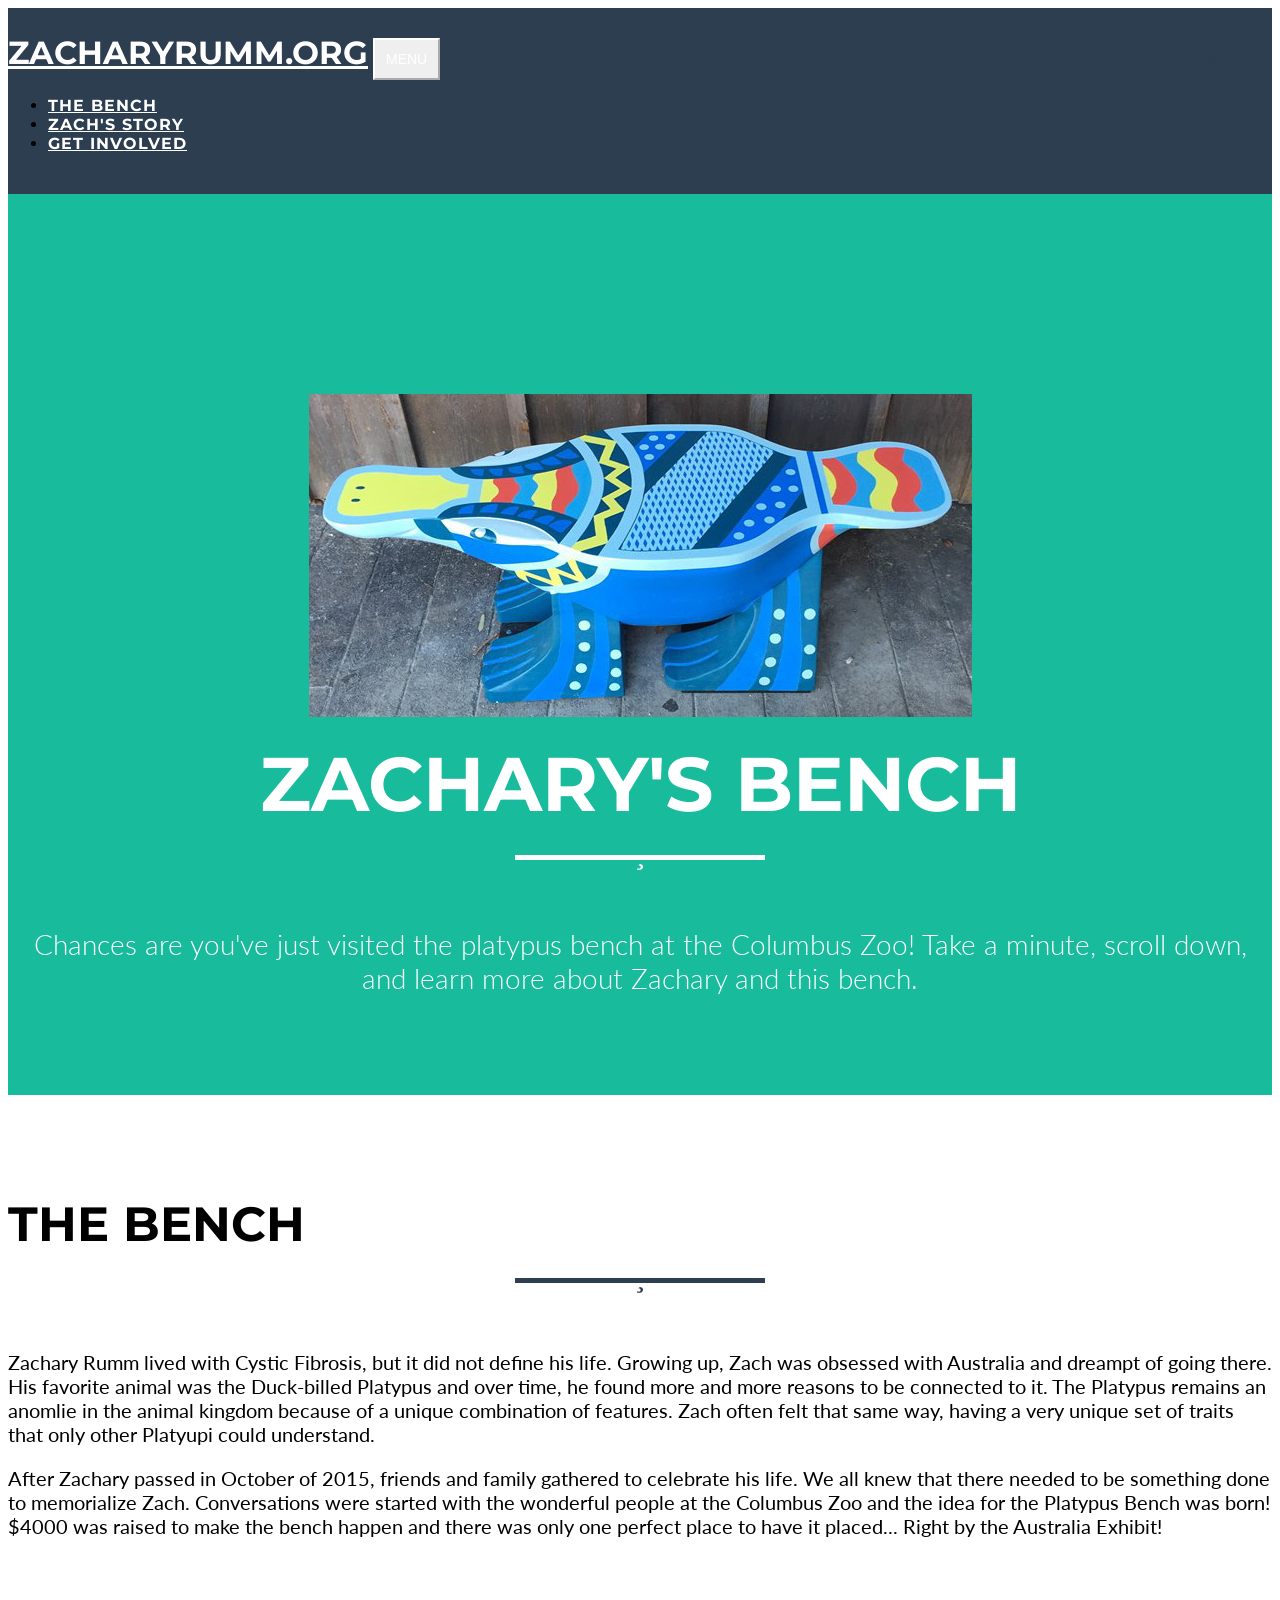
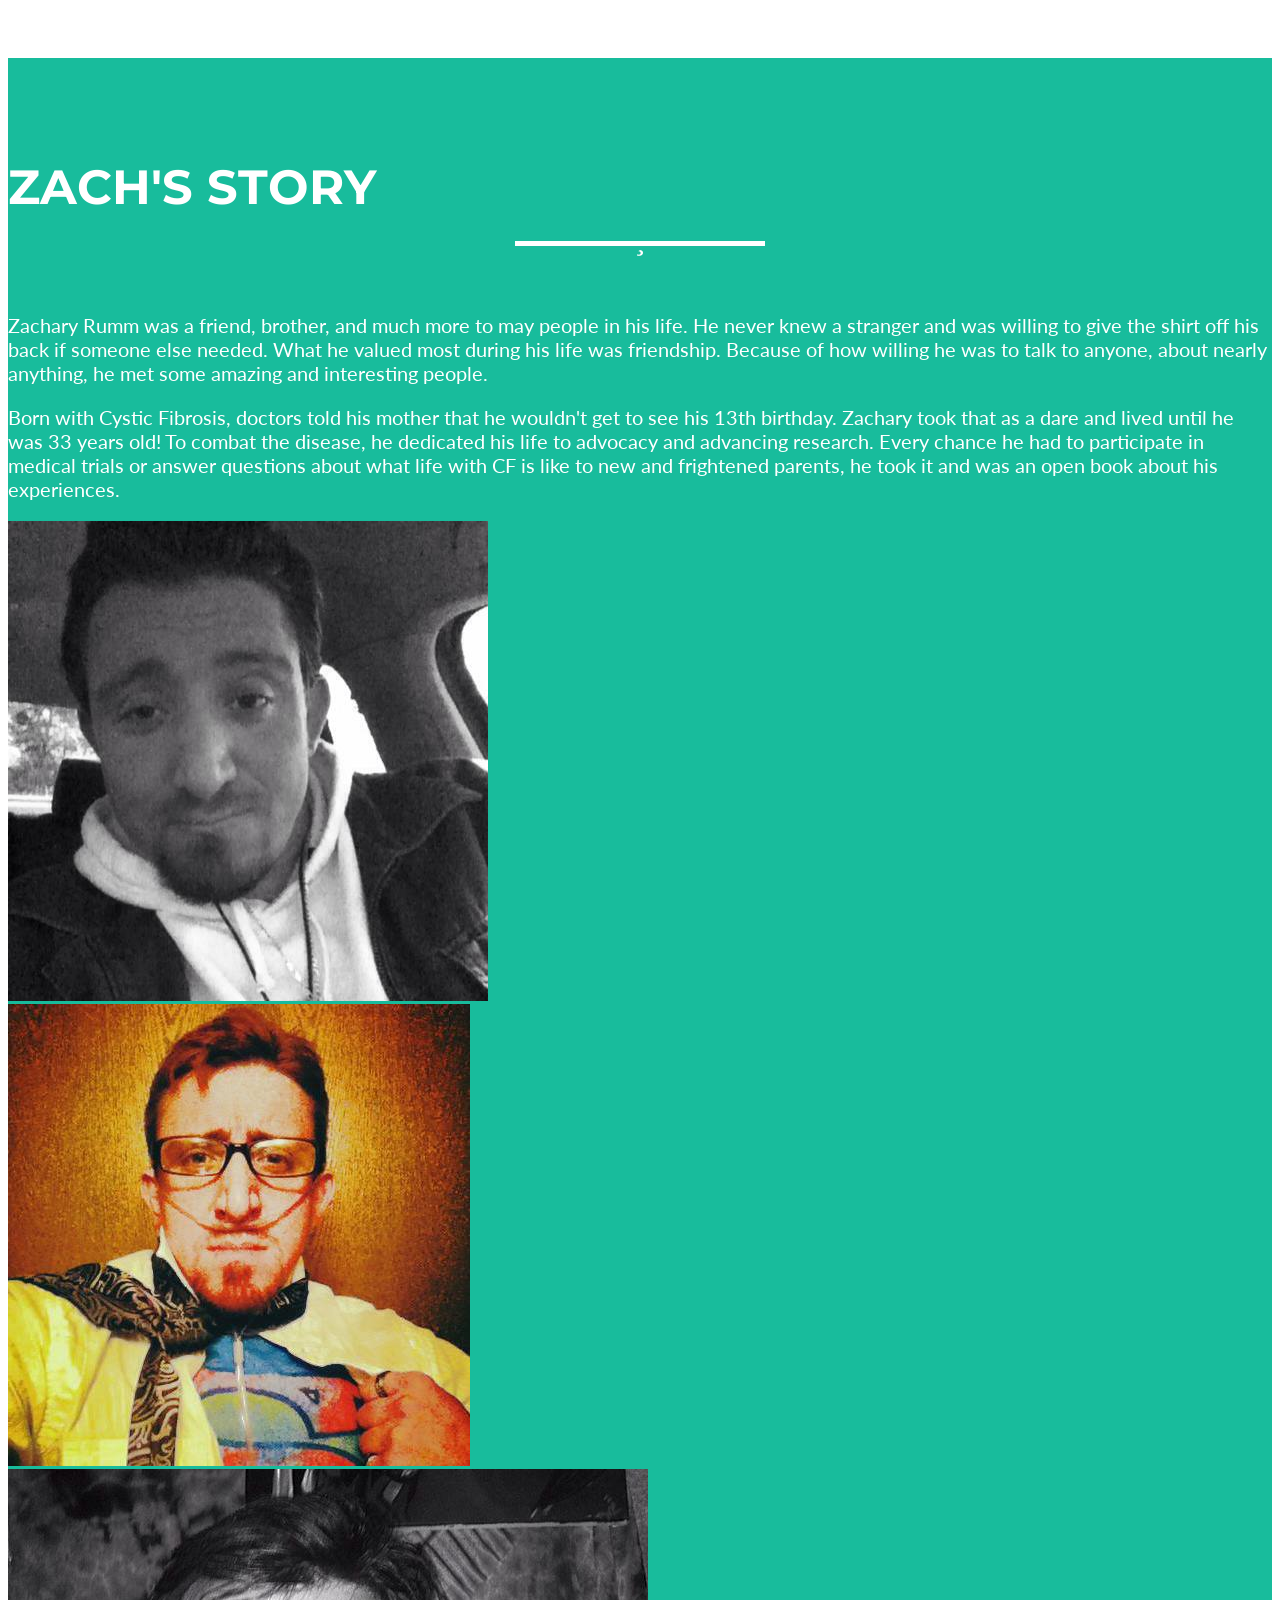
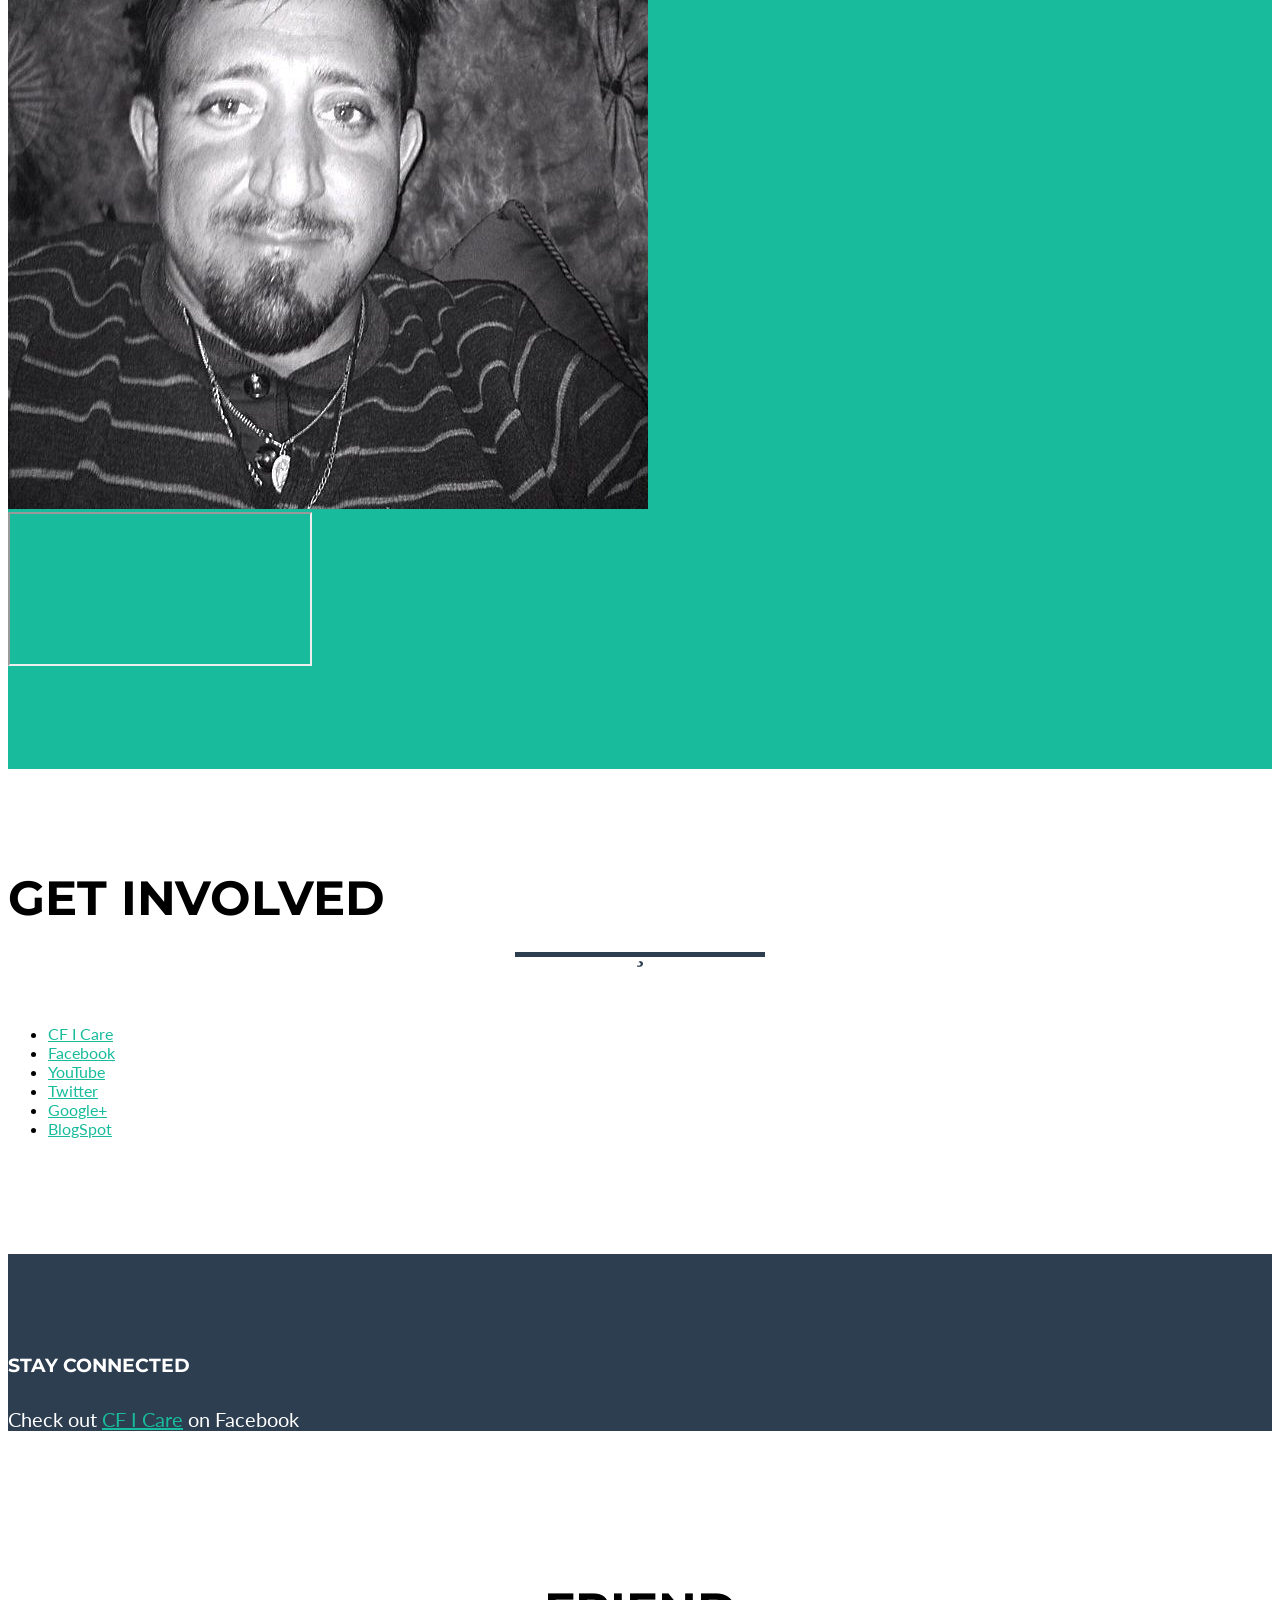
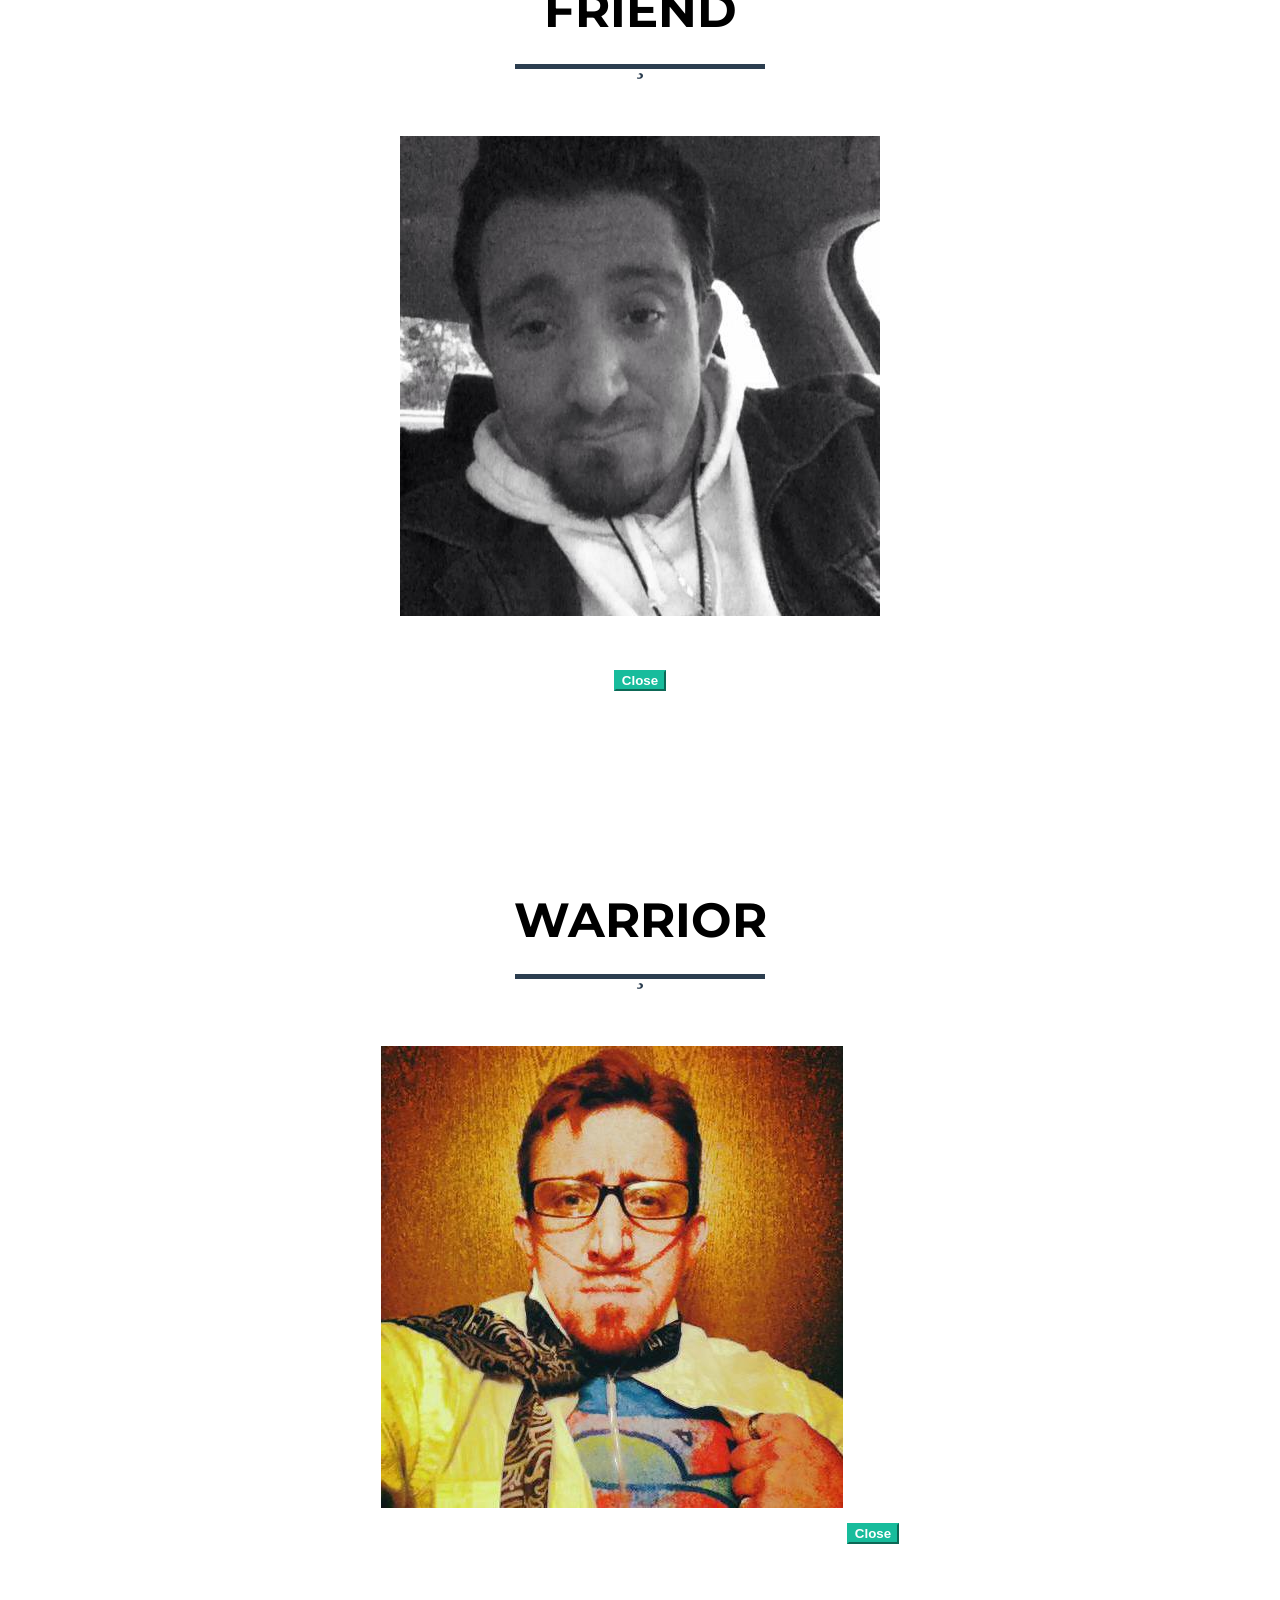
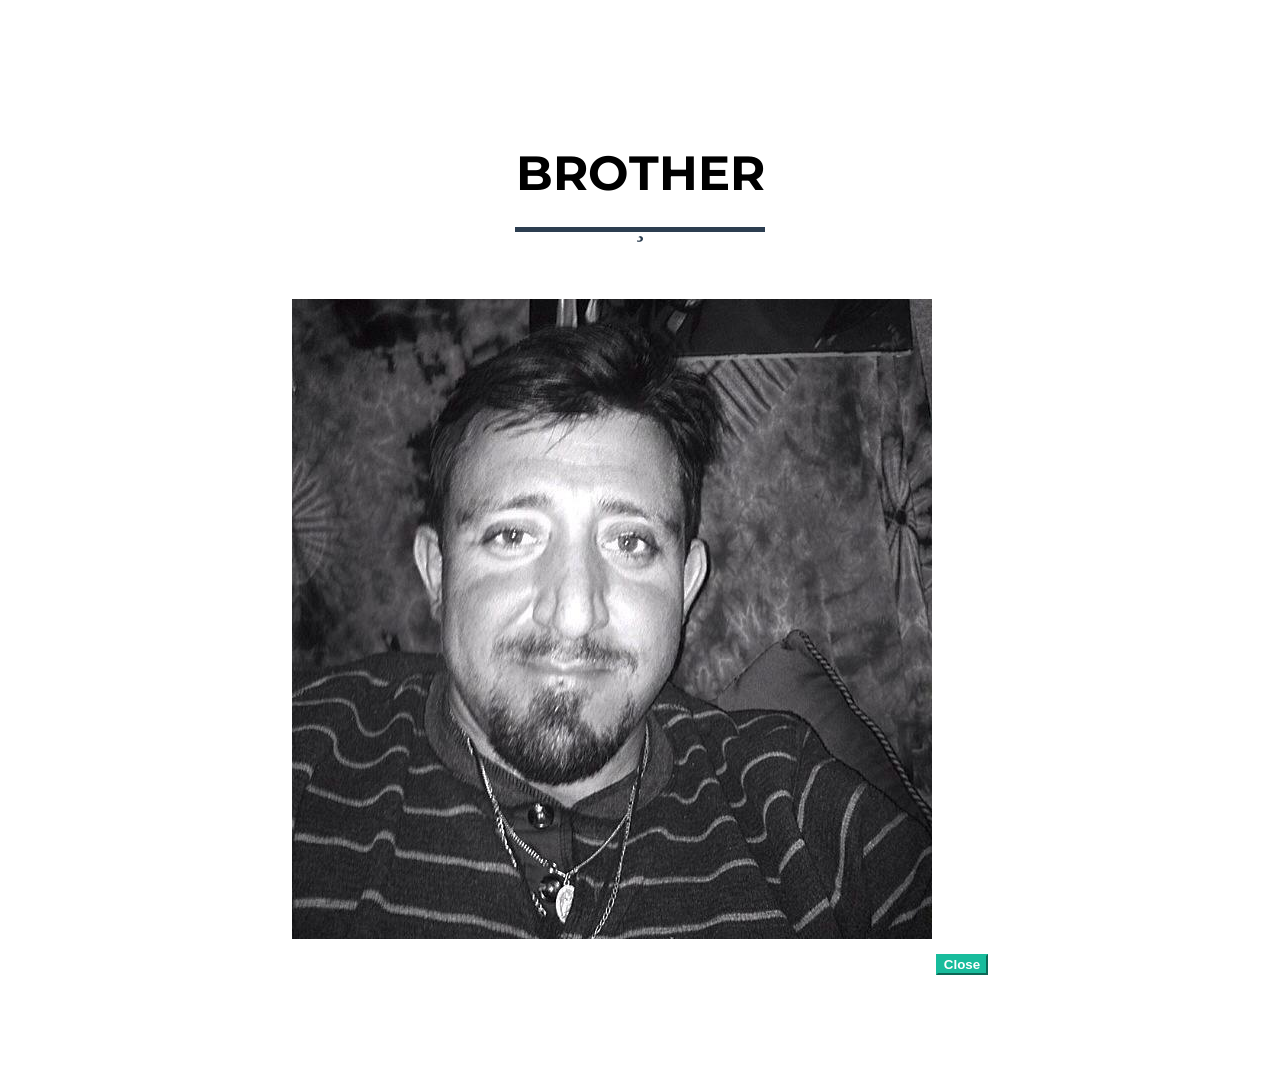
==== index.html @ 766be33c "Get Involved Update" ====
<!DOCTYPE html>
<html lang="en">

  <head>

    <meta charset="utf-8">
    <meta name="viewport" content="width=device-width, initial-scale=1, shrink-to-fit=no">
    <meta name="description" content="">
    <meta name="author" content="">

    <title>Zachary Rumm | Memorial Bench</title>

    <!-- Bootstrap core CSS -->
    <link href="vendor/bootstrap/css/bootstrap.min.css" rel="stylesheet">

    <!-- Custom fonts for this template -->
    <link href="vendor/font-awesome/css/font-awesome.min.css" rel="stylesheet" type="text/css">
    <link href="https://fonts.googleapis.com/css?family=Montserrat:400,700" rel="stylesheet" type="text/css">
    <link href="https://fonts.googleapis.com/css?family=Lato:400,700,400italic,700italic" rel="stylesheet" type="text/css">

    <!-- Custom styles for this template -->
    <link href="css/freelancer.min.css" rel="stylesheet">

  </head>

  <body id="page-top">

    <!-- Navigation -->
    <nav class="navbar navbar-expand-lg navbar-light fixed-top" id="mainNav">
      <div class="container">
        <a class="navbar-brand js-scroll-trigger" href="#page-top">ZacharyRumm.org</a>
        <button class="navbar-toggler navbar-toggler-right" type="button" data-toggle="collapse" data-target="#navbarResponsive" aria-controls="navbarResponsive" aria-expanded="false" aria-label="Toggle navigation">
          Menu
          <i class="fa fa-bars"></i>
        </button>
        <div class="collapse navbar-collapse" id="navbarResponsive">
          <ul class="navbar-nav ml-auto">
            <li class="nav-item">
              <a class="nav-link js-scroll-trigger" href="#thebench">The Bench</a>
            </li>
            <li class="nav-item">
              <a class="nav-link js-scroll-trigger" href="#zachsstory">Zach's Story</a>
            </li>
            <li class="nav-item">
              <a class="nav-link js-scroll-trigger" href="#getinvolved">Get Involved</a>
            </li>
          </ul>
        </div>
      </div>
    </nav>

    <!-- Header -->
    <header class="masthead">
      <div class="container">
        <img class="img-fluid" src="img/Bench.jpg" alt="">
        <div class="intro-text">
          <span class="name">Zachary's Bench</span>
          <hr class="star-light">
          <span class="skills">Chances are you've just visited the platypus bench at the  Columbus Zoo!  Take a minute, scroll down, and learn more about Zachary and this bench.</span>
        </div>
      </div>
    </header>

    <!-- The Bench Section -->
    <section id="thebench">
        <div class="container">
            <div class="row">
                <div class="col-lg-12 text-center">
                    <h2>The Bench</h2>
                    <hr class="star-primary">
                </div>
            </div>
            <div class="row">
            <div class="row">
                <div class="col-lg">
                    <p>Zachary Rumm lived with Cystic Fibrosis, but it did not define his life.  Growing up, Zach was obsessed with Australia and dreampt of going there.  His favorite animal was the Duck-billed Platypus and over time, he found more and more reasons to be connected to it.  The Platypus remains an anomlie in the animal kingdom because of a unique combination of features.  Zach often felt that same way, having a very unique set of traits that only other Platyupi could understand.
                    </p>
                    <p>After Zachary passed in October of 2015, friends and family gathered to celebrate his life.  We all knew that there needed to be something done to memorialize Zach.  Conversations were started with the wonderful people at the Columbus Zoo and the idea for the Platypus Bench was born!  $4000 was raised to make the bench happen and there was only one perfect place to have it placed...  Right by the Australia Exhibit!
                    </p>
                </div>
            </div>
        </div>
    </section>

    <!-- Zach's Story Section -->
    <section class="success" id="zachsstory">
        <div class="container">
            <div class="row">
                <div class="col-lg-12 text-center">
                    <h2>Zach's Story</h2>
                    <hr class="star-light">
                </div>
            </div>
            <div class="row">
                <div class="col-lg-4 col-lg-offset-2">
                    <p>Zachary Rumm was a friend, brother, and much more to may people in his life.  He never knew a stranger and was willing to give the shirt off his back if someone else needed.  What he valued most during his life was friendship.  Because of how willing he was to talk to anyone, about nearly anything, he met some amazing and interesting people.</p>
                </div>
                <div class="col-lg-4">
                    <p>Born with Cystic Fibrosis, doctors told his mother that he wouldn't get to see his 13th birthday.  Zachary took that as a dare and lived until he was 33 years old!  To combat the disease, he dedicated his life to advocacy and advancing research.  Every chance he had to participate in medical trials or answer questions about what life with CF is like to new and frightened parents, he took it and was an open book about his experiences.</p>
                </div>
            </div>
            <div class="row">
                <div class="col-sm-4 portfolio-item">
                    <a href="#portfolioModal1" class="portfolio-link" data-toggle="modal">
                        <div class="caption">
                            <div class="caption-content">
                                <i class="fa fa-search-plus fa-3x"></i>
                            </div>
                        </div>
                        <img src="img/Zachary%201.jpg" class="img-fluid" alt="">
                    </a>
                </div>
                <div class="col-sm-4 portfolio-item">
                    <a href="#portfolioModal2" class="portfolio-link" data-toggle="modal">
                        <div class="caption">
                            <div class="caption-content">
                                <i class="fa fa-search-plus fa-3x"></i>
                            </div>
                        </div>
                        <img src="img/Super%20Rumm.jpg" class="img-fluid" alt="">
                    </a>
                </div>
                <div class="col-sm-4 portfolio-item">
                    <a href="#portfolioModal3" class="portfolio-link" data-toggle="modal">
                        <div class="caption">
                            <div class="caption-content">
                                <i class="fa fa-search-plus fa-3x"></i>
                            </div>
                        </div>
                        <img src="img/Zachary%202.jpg" class="img-fluid" alt="">
                    </a>
                </div>
            </div>
            <div class="row">
                <div class="embed-responsive embed-responsive-16by9">
                    <iframe class="embed-responsive-item" src="https://drive.google.com/file/d/0BzSsjBlfZneobzZzQWhYekZxTHM/preview"></iframe>
                </div>
            </div>
        </div>
    </section>


    <!-- Get Involved Section -->
    <section id="getinvolved">
        <div class="container text-center">
            <div class="row">
                <div class="col-lg-12 text-center">
                    <h2>Get Involved</h2>
                    <hr class="star-primary">
                </div>
            </div>
          <ul class="list-inline intro-social-buttons">
            <li class="list-inline-item">
              <a href="https://www.facebook.com/groups/cficare/" class="btn btn-secondary btn-lg">
                <i class="fa fa-facebook fa-fw"></i>
                <span class="network-name">CF I Care</span>
              </a>
            </li>
            <li class="list-inline-item">
              <a href="https://www.facebook.com/zachary.rumm" class="btn btn-secondary btn-lg">
                <i class="fa fa-facebook fa-fw"></i>
                <span class="network-name">Facebook</span>
              </a>
            </li>
            <li class="list-inline-item">
              <a href="https://www.youtube.com/user/ubiquitous17" class="btn btn-secondary btn-lg">
                <i class="fa fa-youtube fa-fw"></i>
                <span class="network-name">YouTube</span>
              </a>
            </li>
            <li class="list-inline-item">
              <a href="https://twitter.com/awkward17" class="btn btn-secondary btn-lg">
                <i class="fa fa-twitter fa-fw"></i>
                <span class="network-name">Twitter</span>
              </a>
            </li>
            <li class="list-inline-item">
              <a href="https://plus.google.com/105868747602486075484/posts" class="btn btn-secondary btn-lg">
                <i class="fa fa-google-plus fa-fw"></i>
                <span class="network-name">Google+</span>
              </a>
            </li>
            <li class="list-inline-item">
              <a href="http://zrummover.blogspot.com/" class="btn btn-secondary btn-lg">
                <i class="fa fa-google fa-fw"></i>
                <span class="network-name">BlogSpot</span>
              </a>
            </li>
          </ul>
        </div>
    </section>

    <!-- Footer -->
    <footer class="text-center">
        <div class="footer-above">
            <div class="container">
                <div class="row">
                    <div class="footer-col col-md-4">
                    </div>
                    <div class="footer-col col-md-4">
                        <h3>Stay Connected</h3>
                        <p>Check out <a href="https://www.facebook.com/groups/cficare/">CF I Care</a> on Facebook</p>
                    </div>
                    <div class="footer-col col-md-4">
                    </div>
                </div>
            </div>
        </div>
    </footer>

    <!-- Scroll to Top Button (Only visible on small and extra-small screen sizes) -->
    <div class="scroll-top d-lg-none">
      <a class="btn btn-primary js-scroll-trigger" href="#page-top">
        <i class="fa fa-chevron-up"></i>
      </a>
    </div>

    <!-- Portfolio Modals -->
    <div class="portfolio-modal modal fade" id="portfolioModal1" tabindex="-1" role="dialog" aria-hidden="true">
        <div class="modal-dialog" role="document">
        <div class="modal-content">
          <div class="close-modal" data-dismiss="modal">
                <div class="lr">
                    <div class="rl">
                    </div>
                </div>
            </div>
            <div class="container">
                <div class="row">
                    <div class="col-lg-8 mx-auto">
                        <div class="modal-body">
                            <h2>Friend</h2>
                            <hr class="star-primary">
                            <img src="img/Zachary%201.jpg" class="img-fluid img-centered" alt="">
                            <p></p>
                            <button class="btn btn-success" type="button" data-dismiss="modal">
                    <i class="fa fa-times"></i>
                    Close</button>
                        </div>
                    </div>
                </div>
            </div>
        </div>
    </div>    
    </div>

    <div class="portfolio-modal modal fade" id="portfolioModal2" tabindex="-1" role="dialog" aria-hidden="true">
        <div class="modal-dialog" role="document">
        <div class="modal-content">
          <div class="close-modal" data-dismiss="modal">
                <div class="lr">
                    <div class="rl">
                    </div>
                </div>
            </div>
            <div class="container">
                <div class="row">
                    <div class="col-lg-8 mx-auto">
                        <div class="modal-body">
                            <h2>Warrior</h2>
                            <hr class="star-primary">
                            <img src="img/Super%20Rumm.jpg" class="img-fluid img-centered" alt="">
                            <button class="btn btn-success" type="button" data-dismiss="modal">
                    <i class="fa fa-times"></i>
                    Close</button>
                        </div>
                    </div>
                </div>
            </div>
        </div>
    </div>    
    </div>

    <div class="portfolio-modal modal fade" id="portfolioModal3" tabindex="-1" role="dialog" aria-hidden="true">
        <div class="modal-dialog" role="document">
        <div class="modal-content">
          <div class="close-modal" data-dismiss="modal">
                <div class="lr">
                    <div class="rl">
                    </div>
                </div>
            </div>
            <div class="container">
                <div class="row">
                    <div class="col-lg-8 mx-auto">
                        <div class="modal-body">
                            <h2>Brother</h2>
                            <hr class="star-primary">
                            <img src="img/Zachary%202.jpg" class="img-fluid img-centered" alt="">
                            <button class="btn btn-success" type="button" data-dismiss="modal">
                    <i class="fa fa-times"></i>
                    Close</button>
                        </div>
                    </div>
                </div>
            </div>
        </div>
    </div>
    </div>

    <!-- Bootstrap core JavaScript -->
    <script src="vendor/jquery/jquery.min.js"></script>
    <script src="vendor/bootstrap/js/bootstrap.bundle.min.js"></script>

    <!-- Plugin JavaScript -->
    <script src="vendor/jquery-easing/jquery.easing.min.js"></script>

    <!-- Contact Form JavaScript -->
    <script src="js/jqBootstrapValidation.js"></script>
    <script src="js/contact_me.js"></script>

    <!-- Custom scripts for this template -->
    <script src="js/freelancer.min.js"></script>

  </body>

</html>
---- css/freelancer.min.css ----
/*!
 * Start Bootstrap - Freelancer v4.0.0-beta.2 (https://startbootstrap.com/template-overviews/freelancer)
 * Copyright 2013-2017 Start Bootstrap
 * Licensed under MIT (https://github.com/BlackrockDigital/startbootstrap-freelancer/blob/master/LICENSE)
 */body{font-family:Lato,'Helvetica Neue',Helvetica,Arial,sans-serif;overflow-x:hidden}p{font-size:20px}p.small{font-size:16px}a,a.active,a:active,a:focus,a:hover{color:#18bc9c;outline:0}h1,h2,h3,h4,h5,h6{font-family:Montserrat,'Helvetica Neue',Helvetica,Arial,sans-serif;font-weight:700;text-transform:uppercase}hr.star-light,hr.star-primary{max-width:250px;margin:25px auto 30px;padding:0;text-align:center;border:none;border-top:solid 5px}hr.star-light:after,hr.star-primary:after{font-family:FontAwesome;font-size:2em;position:relative;top:-.8em;display:inline-block;padding:0 .25em;content:'\f005'}hr.star-light{border-color:#fff}hr.star-light:after{color:#fff;background-color:#18bc9c}hr.star-primary{border-color:#2c3e50}hr.star-primary:after{color:#2c3e50;background-color:#fff}.img-centered{margin:0 auto}section{padding:100px 0}section h2{font-size:3em;margin:0}section.success{color:#fff;background:#18bc9c}@media (max-width:767px){section{padding:75px 0}section.first{padding-top:75px}}.scroll-top{position:fixed;z-index:1049;right:2%;bottom:2%;width:50px;height:50px}.scroll-top .btn{font-size:16px;line-height:28px;width:50px;height:50px;text-align:center;border-radius:100%}.scroll-top .btn:focus{outline:0}#mainNav{font-family:Montserrat,'Helvetica Neue',Helvetica,Arial,sans-serif;font-weight:700;text-transform:uppercase;border:none;background:#2c3e50}#mainNav a:focus{outline:0}#mainNav .navbar-brand{font-size:1.1rem;color:#fff}#mainNav .navbar-brand.active,#mainNav .navbar-brand:active,#mainNav .navbar-brand:focus,#mainNav .navbar-brand:hover{color:#fff}#mainNav .navbar-nav{letter-spacing:1px}#mainNav .navbar-nav li.nav-item a.nav-link{color:#fff}#mainNav .navbar-nav li.nav-item a.nav-link:hover{color:#18bc9c;outline:0}#mainNav .navbar-nav li.nav-item a.nav-link:active,#mainNav .navbar-nav li.nav-item a.nav-link:focus{color:#fff}#mainNav .navbar-toggler{font-size:14px;padding:11px;text-transform:uppercase;color:#fff;border-color:#fff}#mainNav .navbar-toggler:focus,#mainNav .navbar-toggler:hover{color:#fff;border-color:#18bc9c;background-color:#18bc9c}@media (min-width:992px){#mainNav{padding-top:25px;padding-bottom:25px;-webkit-transition:padding-top .3s,padding-bottom .3s;-moz-transition:padding-top .3s,padding-bottom .3s;transition:padding-top .3s,padding-bottom .3s}#mainNav .navbar-brand{font-size:2em;-webkit-transition:all .3s;-moz-transition:all .3s;transition:all .3s}#mainNav .navbar-nav>li.nav-item>a.nav-link.active{color:#fff;border-radius:3px;background:#18bc9c}#mainNav .navbar-nav>li.nav-item>a.nav-link.active:active,#mainNav .navbar-nav>li.nav-item>a.nav-link.active:focus,#mainNav .navbar-nav>li.nav-item>a.nav-link.active:hover{color:#fff;background:#18bc9c}#mainNav.navbar-shrink{padding-top:10px;padding-bottom:10px}#mainNav.navbar-shrink .navbar-brand{font-size:1.5em}}header.masthead{padding-top:100px;padding-bottom:50px;text-align:center;color:#fff;background:#18bc9c}header.masthead img{display:block;margin:0 auto 20px}header.masthead .intro-text .name{font-family:Montserrat,'Helvetica Neue',Helvetica,Arial,sans-serif;font-size:2em;font-weight:700;display:block;text-transform:uppercase}header.masthead .intro-text .skills{font-size:1.25em;font-weight:300}@media (min-width:768px){header.masthead{padding-top:200px;padding-bottom:100px}header.masthead .intro-text .name{font-size:4.75em}header.masthead .intro-text .skills{font-size:1.75em}}#portfolio .portfolio-item{right:0;margin:0 0 15px}#portfolio .portfolio-item .portfolio-link{position:relative;display:block;max-width:400px;margin:0 auto;cursor:pointer}#portfolio .portfolio-item .portfolio-link .caption{position:absolute;width:100%;height:100%;-webkit-transition:all ease .5s;-moz-transition:all ease .5s;transition:all ease .5s;opacity:0;background:rgba(24,188,156,.9)}#portfolio .portfolio-item .portfolio-link .caption:hover{opacity:1}#portfolio .portfolio-item .portfolio-link .caption .caption-content{font-size:20px;position:absolute;top:50%;width:100%;height:20px;margin-top:-12px;text-align:center;color:#fff}#portfolio .portfolio-item .portfolio-link .caption .caption-content i{margin-top:-12px}#portfolio .portfolio-item .portfolio-link .caption .caption-content h3,#portfolio .portfolio-item .portfolio-link .caption .caption-content h4{margin:0}#portfolio *{z-index:2}@media (min-width:767px){#portfolio .portfolio-item{margin:0 0 30px}}.portfolio-modal .modal-dialog{max-width:100%;min-height:100%;margin:0;padding:0;text-align:center;border:none;border-radius:0;background-clip:border-box;-webkit-box-shadow:none;box-shadow:none}.portfolio-modal .modal-dialog .modal-content{padding:100px 0;border:0;border-radius:0}.portfolio-modal .modal-dialog .modal-content h2{font-size:3em;margin:0}.portfolio-modal .modal-dialog .modal-content img{margin-bottom:30px}.portfolio-modal .modal-dialog .modal-content .item-details{margin:30px 0}.portfolio-modal .close-modal{position:absolute;top:25px;right:25px;width:75px;height:75px;cursor:pointer;background-color:transparent}.portfolio-modal .close-modal:hover{opacity:.3}.portfolio-modal .close-modal .lr{z-index:1051;width:1px;height:75px;margin-left:35px;-webkit-transform:rotate(45deg);-ms-transform:rotate(45deg);transform:rotate(45deg);background-color:#2c3e50}.portfolio-modal .close-modal .lr .rl{z-index:1052;width:1px;height:75px;-webkit-transform:rotate(90deg);-ms-transform:rotate(90deg);transform:rotate(90deg);background-color:#2c3e50}.portfolio-modal .modal-backdrop{display:none;opacity:0}.floating-label-form-group{position:relative;margin-bottom:0;padding-bottom:.5em;border-bottom:1px solid #eee}.floating-label-form-group input,.floating-label-form-group textarea{font-size:1.5em;position:relative;z-index:1;padding-right:0;padding-left:0;resize:none;border:none;border-radius:0;background:0 0;box-shadow:none!important}.floating-label-form-group label{font-size:.85em;line-height:1.764705882em;position:relative;z-index:0;top:2em;display:block;margin:0;-webkit-transition:top .3s ease,opacity .3s ease;-moz-transition:top .3s ease,opacity .3s ease;-ms-transition:top .3s ease,opacity .3s ease;transition:top .3s ease,opacity .3s ease;vertical-align:middle;vertical-align:baseline;opacity:0}.floating-label-form-group:not(:first-child){padding-left:14px;border-left:1px solid #eee}.floating-label-form-group-with-value label{top:0;opacity:1}.floating-label-form-group-with-focus label{color:#18bc9c}form .row:first-child .floating-label-form-group{border-top:1px solid #eee}footer{color:#fff}footer h3{margin-bottom:30px}footer .footer-above{padding-top:50px;background-color:#2c3e50}footer .footer-col{margin-bottom:50px}footer .footer-below{padding:25px 0;background-color:#2c3e50}.btn-outline{font-size:20px;margin-top:15px;transition:all .3s ease-in-out;color:#fff;border:solid 2px #fff;background:0 0}.btn-outline.active,.btn-outline:active,.btn-outline:focus,.btn-outline:hover{color:#18bc9c;border:solid 2px #fff;background:#fff}.btn-primary{font-weight:700;color:#fff;border-color:#2c3e50;background-color:#2c3e50}.btn-primary.focus,.btn-primary:focus{color:#fff;border-color:#000;background-color:#1a252f}.btn-primary:hover{color:#fff;border-color:#161f29;background-color:#1a252f}.btn-primary.active,.btn-primary:active,.open>.btn-primary.dropdown-toggle{color:#fff;border-color:#161f29;background-color:#1a252f}.btn-primary.active.focus,.btn-primary.active:focus,.btn-primary.active:hover,.btn-primary:active.focus,.btn-primary:active:focus,.btn-primary:active:hover,.open>.btn-primary.dropdown-toggle.focus,.open>.btn-primary.dropdown-toggle:focus,.open>.btn-primary.dropdown-toggle:hover{color:#fff;border-color:#000;background-color:#0d1318}.btn-primary.active,.btn-primary:active,.open>.btn-primary.dropdown-toggle{background-image:none}.btn-primary.disabled.focus,.btn-primary.disabled:focus,.btn-primary.disabled:hover,.btn-primary[disabled].focus,.btn-primary[disabled]:focus,.btn-primary[disabled]:hover,fieldset[disabled] .btn-primary.focus,fieldset[disabled] .btn-primary:focus,fieldset[disabled] .btn-primary:hover{border-color:#2c3e50;background-color:#2c3e50}.btn-primary .badge{color:#2c3e50;background-color:#fff}.btn-success{font-weight:700;color:#fff;border-color:#18bc9c;background-color:#18bc9c}.btn-success.focus,.btn-success:focus{color:#fff;border-color:#0a4b3e;background-color:#128f76}.btn-success:hover{color:#fff;border-color:#11866f;background-color:#128f76}.btn-success.active,.btn-success:active,.open>.btn-success.dropdown-toggle{color:#fff;border-color:#11866f;background-color:#128f76}.btn-success.active.focus,.btn-success.active:focus,.btn-success.active:hover,.btn-success:active.focus,.btn-success:active:focus,.btn-success:active:hover,.open>.btn-success.dropdown-toggle.focus,.open>.btn-success.dropdown-toggle:focus,.open>.btn-success.dropdown-toggle:hover{color:#fff;border-color:#0a4b3e;background-color:#0e6f5c}.btn-success.active,.btn-success:active,.open>.btn-success.dropdown-toggle{background-image:none}.btn-success.disabled.focus,.btn-success.disabled:focus,.btn-success.disabled:hover,.btn-success[disabled].focus,.btn-success[disabled]:focus,.btn-success[disabled]:hover,fieldset[disabled] .btn-success.focus,fieldset[disabled] .btn-success:focus,fieldset[disabled] .btn-success:hover{border-color:#18bc9c;background-color:#18bc9c}.btn-success .badge{color:#18bc9c;background-color:#fff}.btn-social{font-size:20px;line-height:45px;display:inline-block;width:50px;height:50px;text-align:center;border:2px solid #fff;border-radius:100%}.btn.active,.btn:active,.btn:focus{outline:0}
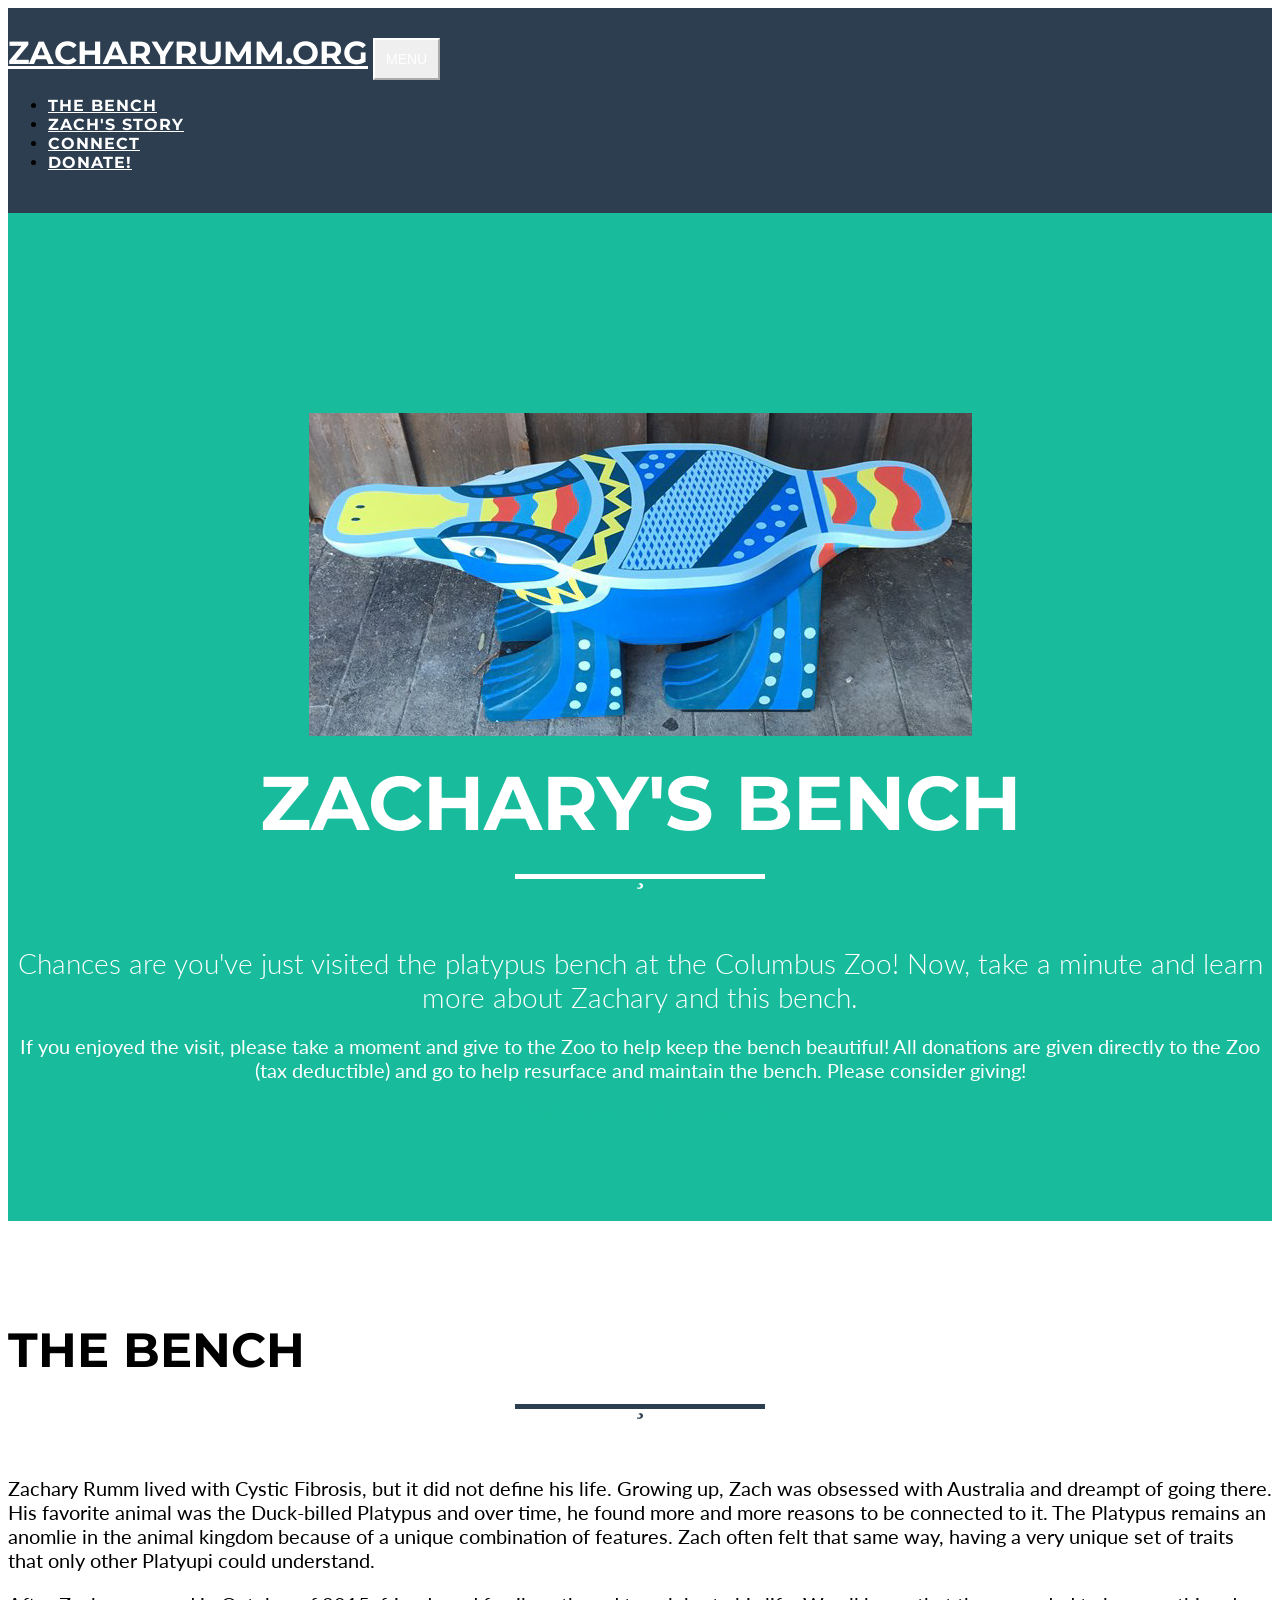
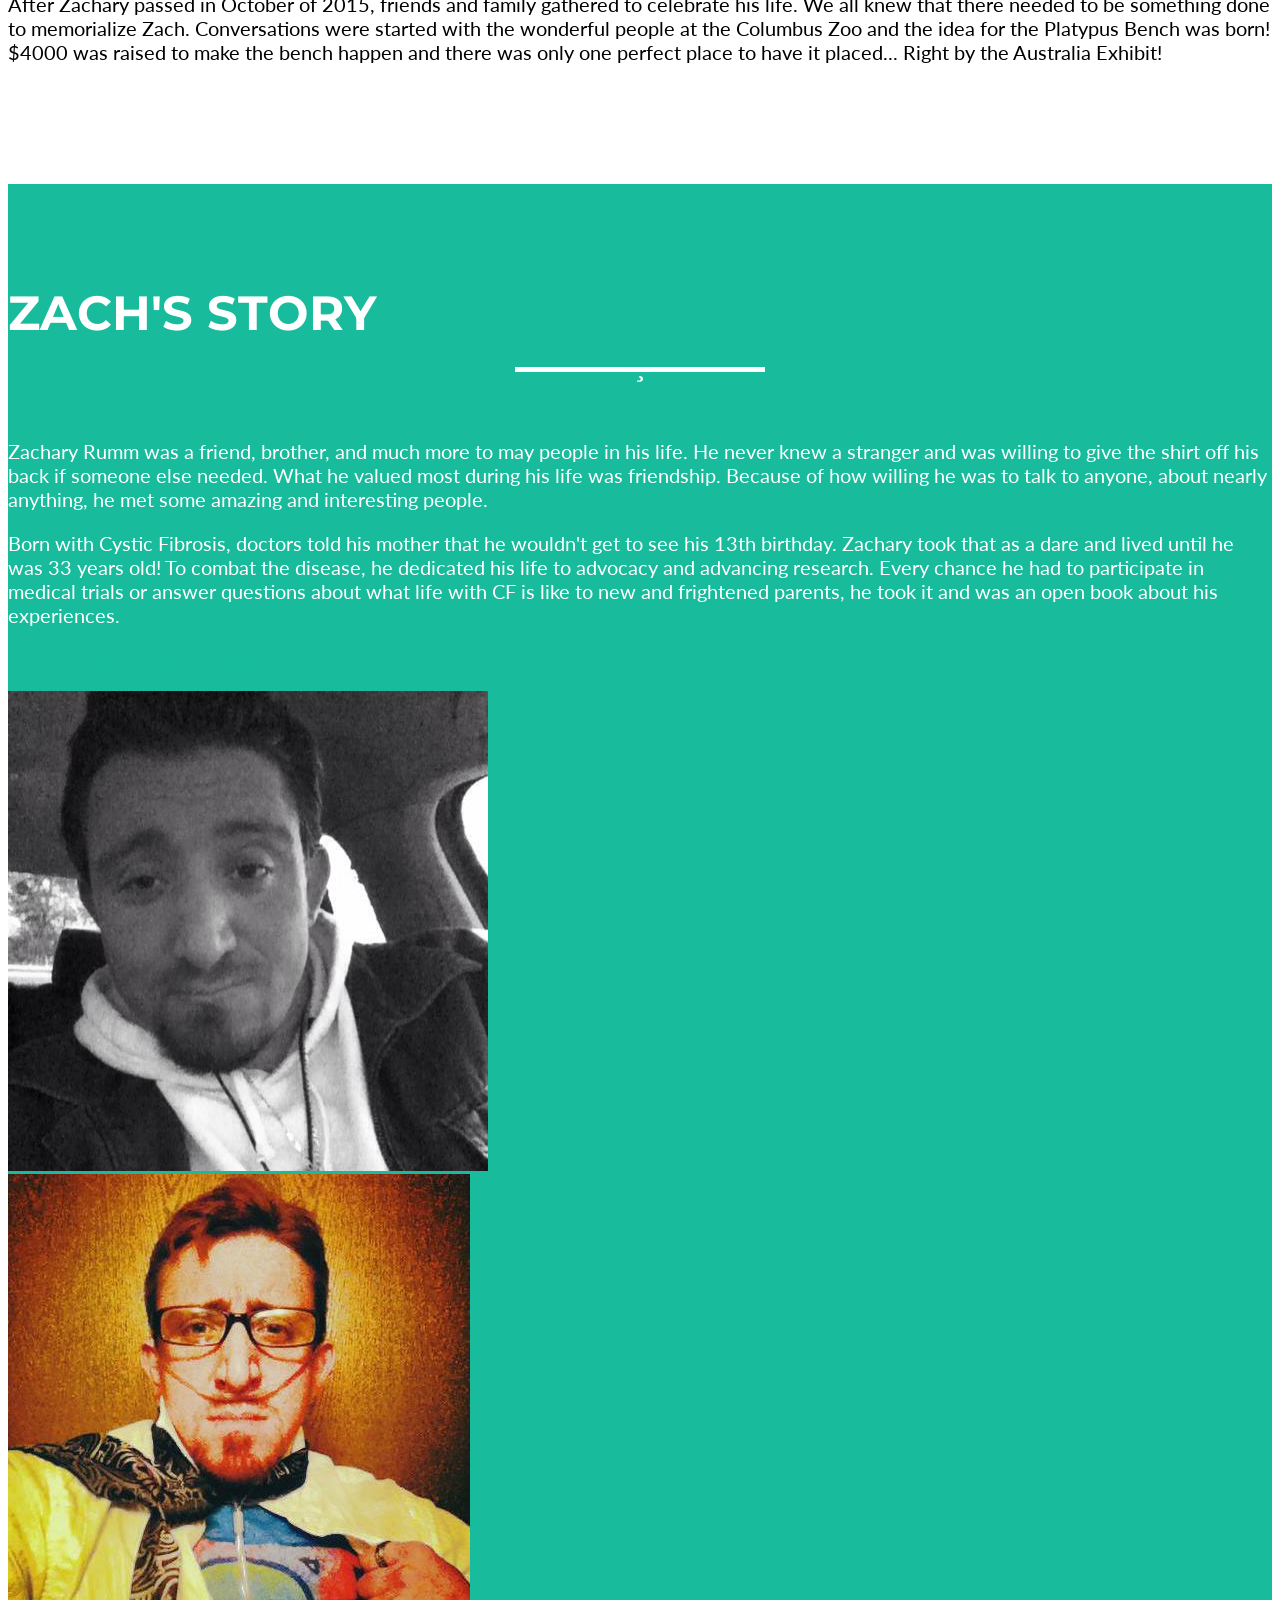
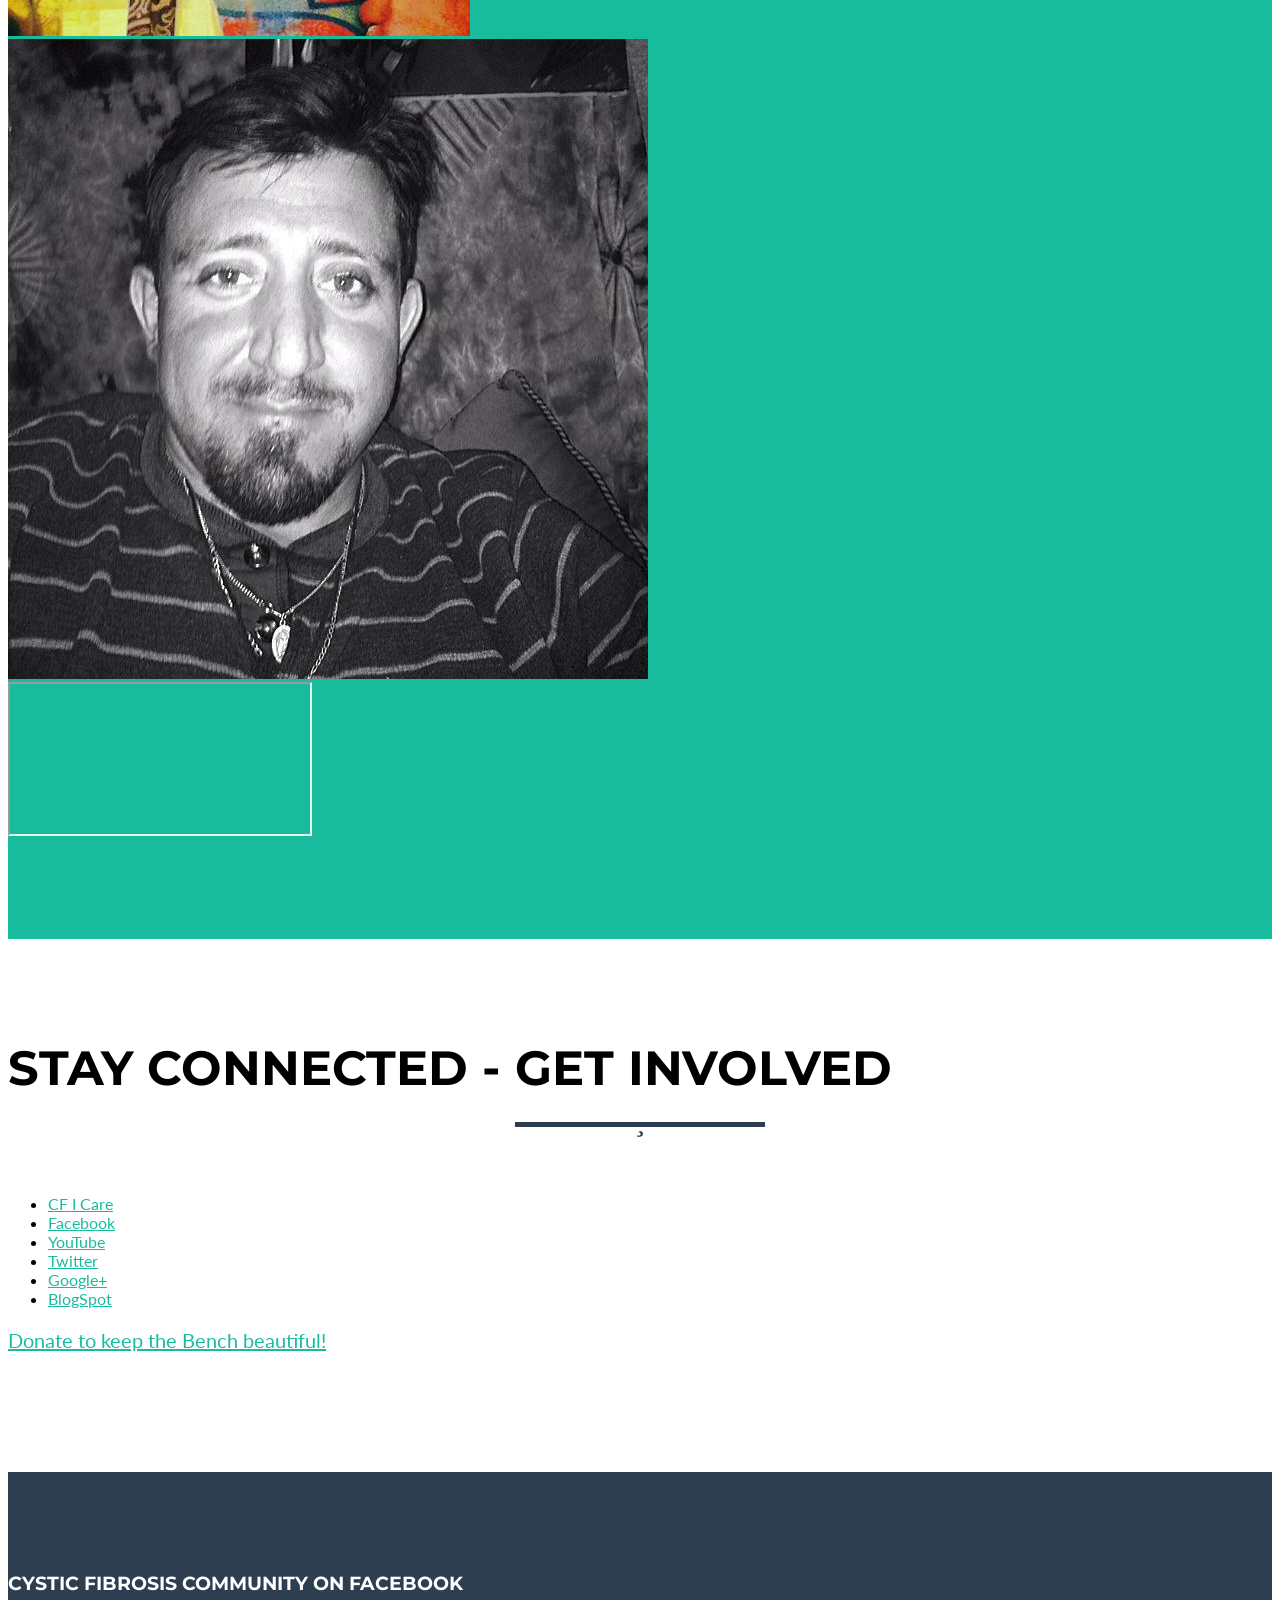
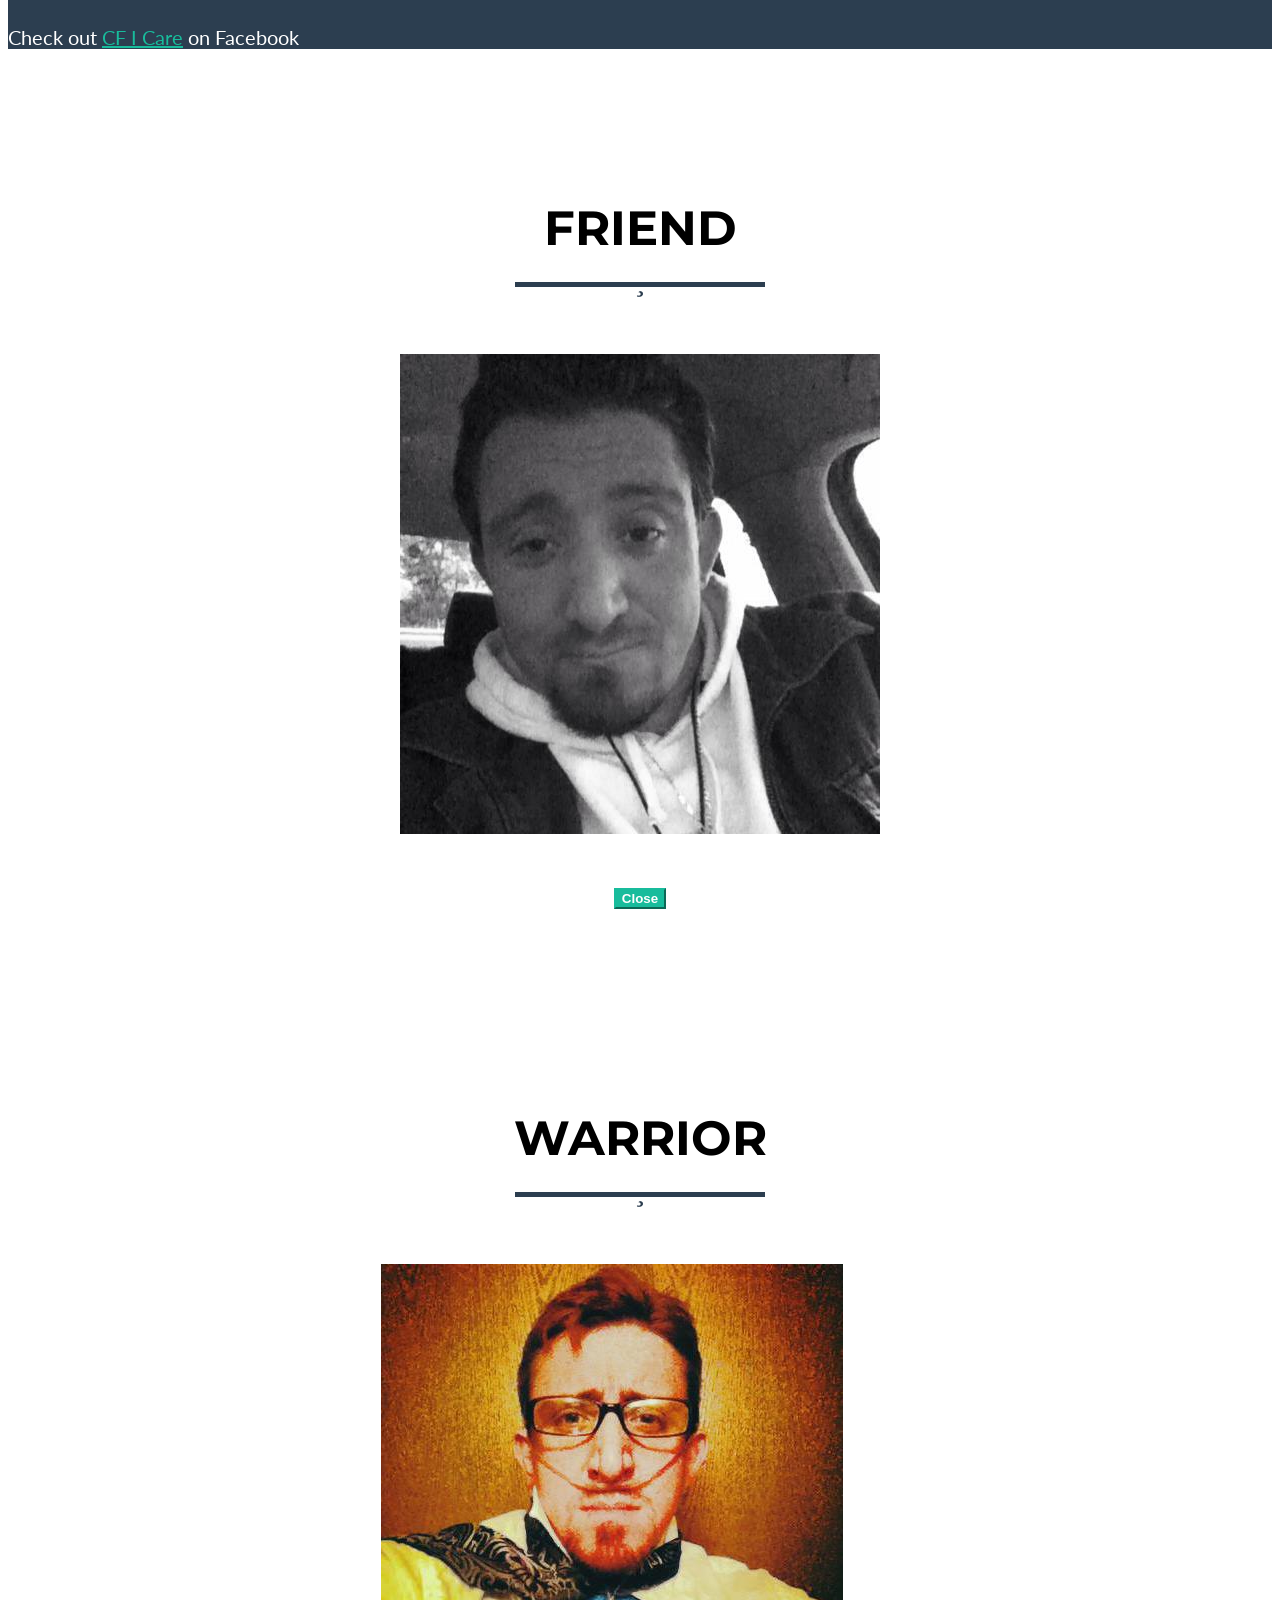
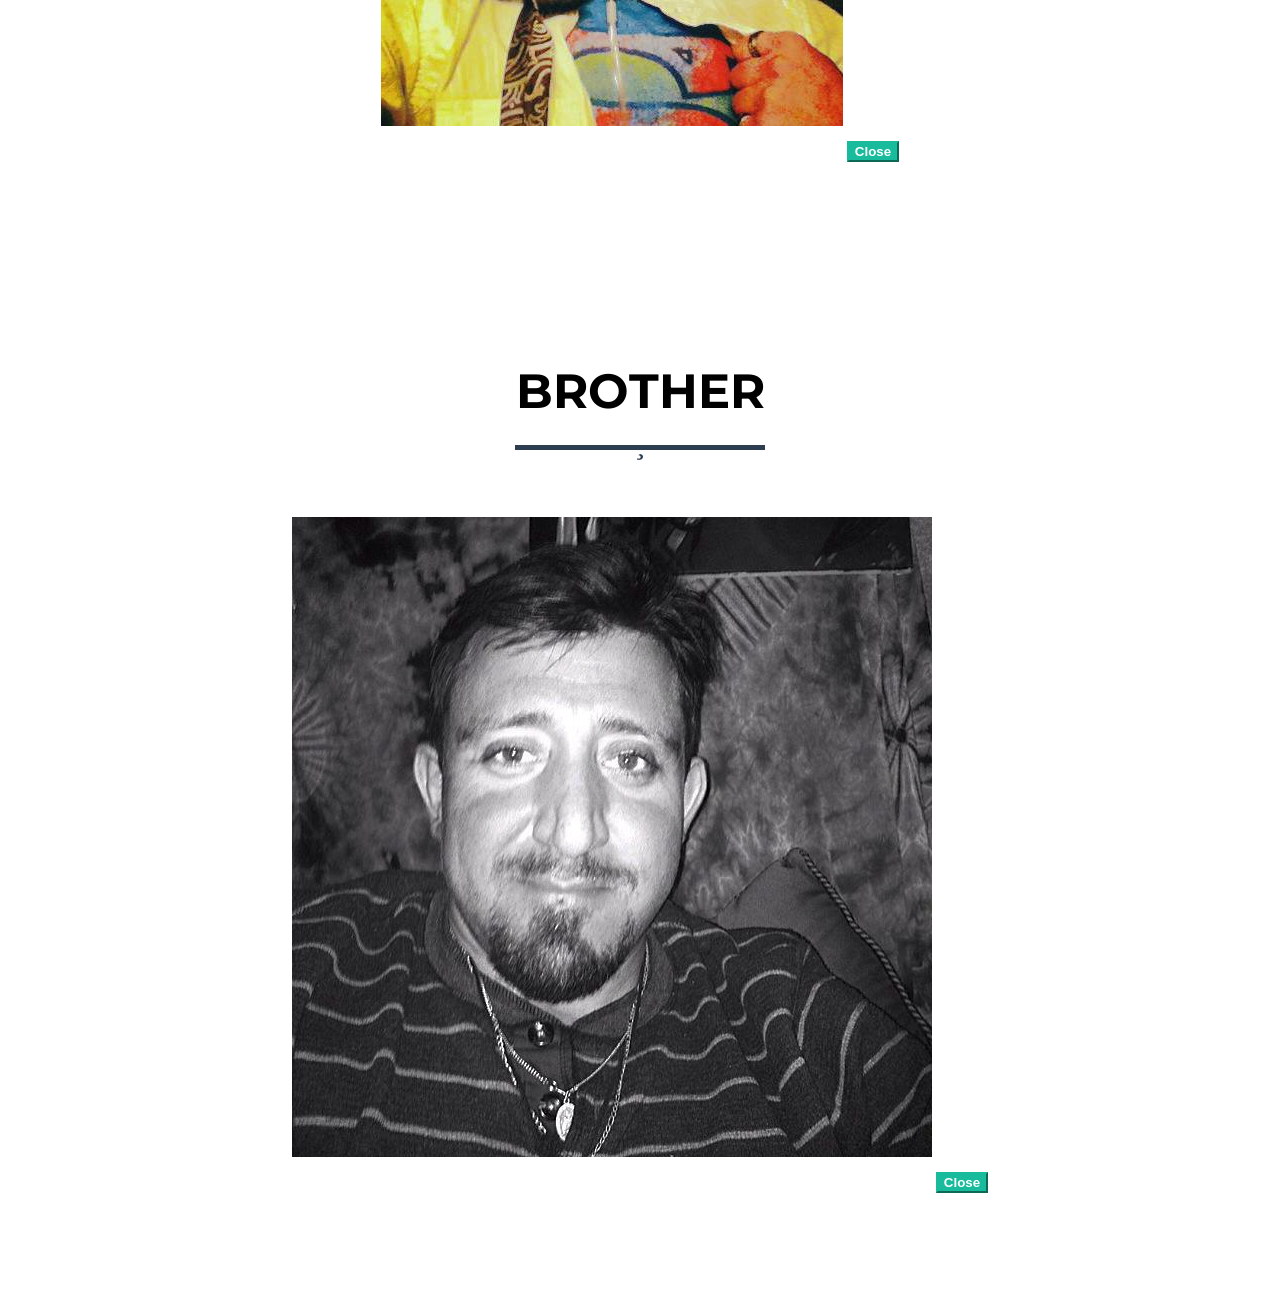
==== commit a31119a7: "updated with donation link and text edits" ====
--- a/index.html
+++ b/index.html
@@ -2,6 +2,16 @@
 <html lang="en">
 
   <head>
+
+    <!-- Global site tag (gtag.js) - Google Analytics -->
+    <script async src="https://www.googletagmanager.com/gtag/js?id=UA-65410922-2"></script>
+    <script>
+    window.dataLayer = window.dataLayer || [];
+    function gtag(){dataLayer.push(arguments);}
+    gtag('js', new Date());
+
+    gtag('config', 'UA-65410922-2');
+    </script>
 
     <meta charset="utf-8">
     <meta name="viewport" content="width=device-width, initial-scale=1, shrink-to-fit=no">
@@ -42,7 +52,10 @@
               <a class="nav-link js-scroll-trigger" href="#zachsstory">Zach's Story</a>
             </li>
             <li class="nav-item">
-              <a class="nav-link js-scroll-trigger" href="#getinvolved">Get Involved</a>
+              <a class="nav-link js-scroll-trigger" href="#connect">Connect</a>
+            </li>
+            <li class="nav-item">
+                <a class="nav-link js-scroll-trigger" href="https://give.columbuszoo.org/zacharyrumm">Donate!</a>
             </li>
           </ul>
         </div>
@@ -56,7 +69,14 @@
         <div class="intro-text">
           <span class="name">Zachary's Bench</span>
           <hr class="star-light">
-          <span class="skills">Chances are you've just visited the platypus bench at the  Columbus Zoo!  Take a minute, scroll down, and learn more about Zachary and this bench.</span>
+          <span class="skills">Chances are you've just visited the platypus bench at the Columbus Zoo!  Now, take a minute and learn more about Zachary and this bench.</span>
+        </div>
+        <div class="row">
+            <div class="col-lg text-center">
+                <p></p>
+                <p>If you enjoyed the visit, please take a moment and give to the Zoo to help keep the bench beautiful!  All donations are given directly to the Zoo (tax deductible) and go to help resurface and maintain the bench.  Please consider giving!</p>
+                <a href="https://give.columbuszoo.org/zacharyrumm" class="btn btn-secondary btn-lg">Donate to keep the Bench beautiful!</a>
+             </div>
         </div>
       </div>
     </header>
@@ -70,7 +90,6 @@
                     <hr class="star-primary">
                 </div>
             </div>
-            <div class="row">
             <div class="row">
                 <div class="col-lg">
                     <p>Zachary Rumm lived with Cystic Fibrosis, but it did not define his life.  Growing up, Zach was obsessed with Australia and dreampt of going there.  His favorite animal was the Duck-billed Platypus and over time, he found more and more reasons to be connected to it.  The Platypus remains an anomlie in the animal kingdom because of a unique combination of features.  Zach often felt that same way, having a very unique set of traits that only other Platyupi could understand.
@@ -92,13 +111,12 @@
                 </div>
             </div>
             <div class="row">
-                <div class="col-lg-4 col-lg-offset-2">
+                <div class="col-lg">
                     <p>Zachary Rumm was a friend, brother, and much more to may people in his life.  He never knew a stranger and was willing to give the shirt off his back if someone else needed.  What he valued most during his life was friendship.  Because of how willing he was to talk to anyone, about nearly anything, he met some amazing and interesting people.</p>
-                </div>
-                <div class="col-lg-4">
                     <p>Born with Cystic Fibrosis, doctors told his mother that he wouldn't get to see his 13th birthday.  Zachary took that as a dare and lived until he was 33 years old!  To combat the disease, he dedicated his life to advocacy and advancing research.  Every chance he had to participate in medical trials or answer questions about what life with CF is like to new and frightened parents, he took it and was an open book about his experiences.</p>
-                </div>
-            </div>
+                    <p class="text-center"><a href="https://give.columbuszoo.org/zacharyrumm" class="btn btn-secondary btn-lg">Donate to keep the Bench beautiful!</a></p>
+                    </div>
+                </div>
             <div class="row">
                 <div class="col-sm-4 portfolio-item">
                     <a href="#portfolioModal1" class="portfolio-link" data-toggle="modal">
@@ -141,11 +159,11 @@
 
 
     <!-- Get Involved Section -->
-    <section id="getinvolved">
+    <section id="connect">
         <div class="container text-center">
             <div class="row">
                 <div class="col-lg-12 text-center">
-                    <h2>Get Involved</h2>
+                    <h2>Stay Connected - Get Involved</h2>
                     <hr class="star-primary">
                 </div>
             </div>
@@ -187,6 +205,9 @@
               </a>
             </li>
           </ul>
+        </div>
+        <div class="text-center">
+            <p class="text-center"><a href="https://give.columbuszoo.org/zacharyrumm" class="btn btn-secondary btn-lg">Donate to keep the Bench beautiful!</a></p>
         </div>
     </section>
 
@@ -198,7 +219,7 @@
                     <div class="footer-col col-md-4">
                     </div>
                     <div class="footer-col col-md-4">
-                        <h3>Stay Connected</h3>
+                        <h3>Cystic Fibrosis Community on Facebook</h3>
                         <p>Check out <a href="https://www.facebook.com/groups/cficare/">CF I Care</a> on Facebook</p>
                     </div>
                     <div class="footer-col col-md-4">
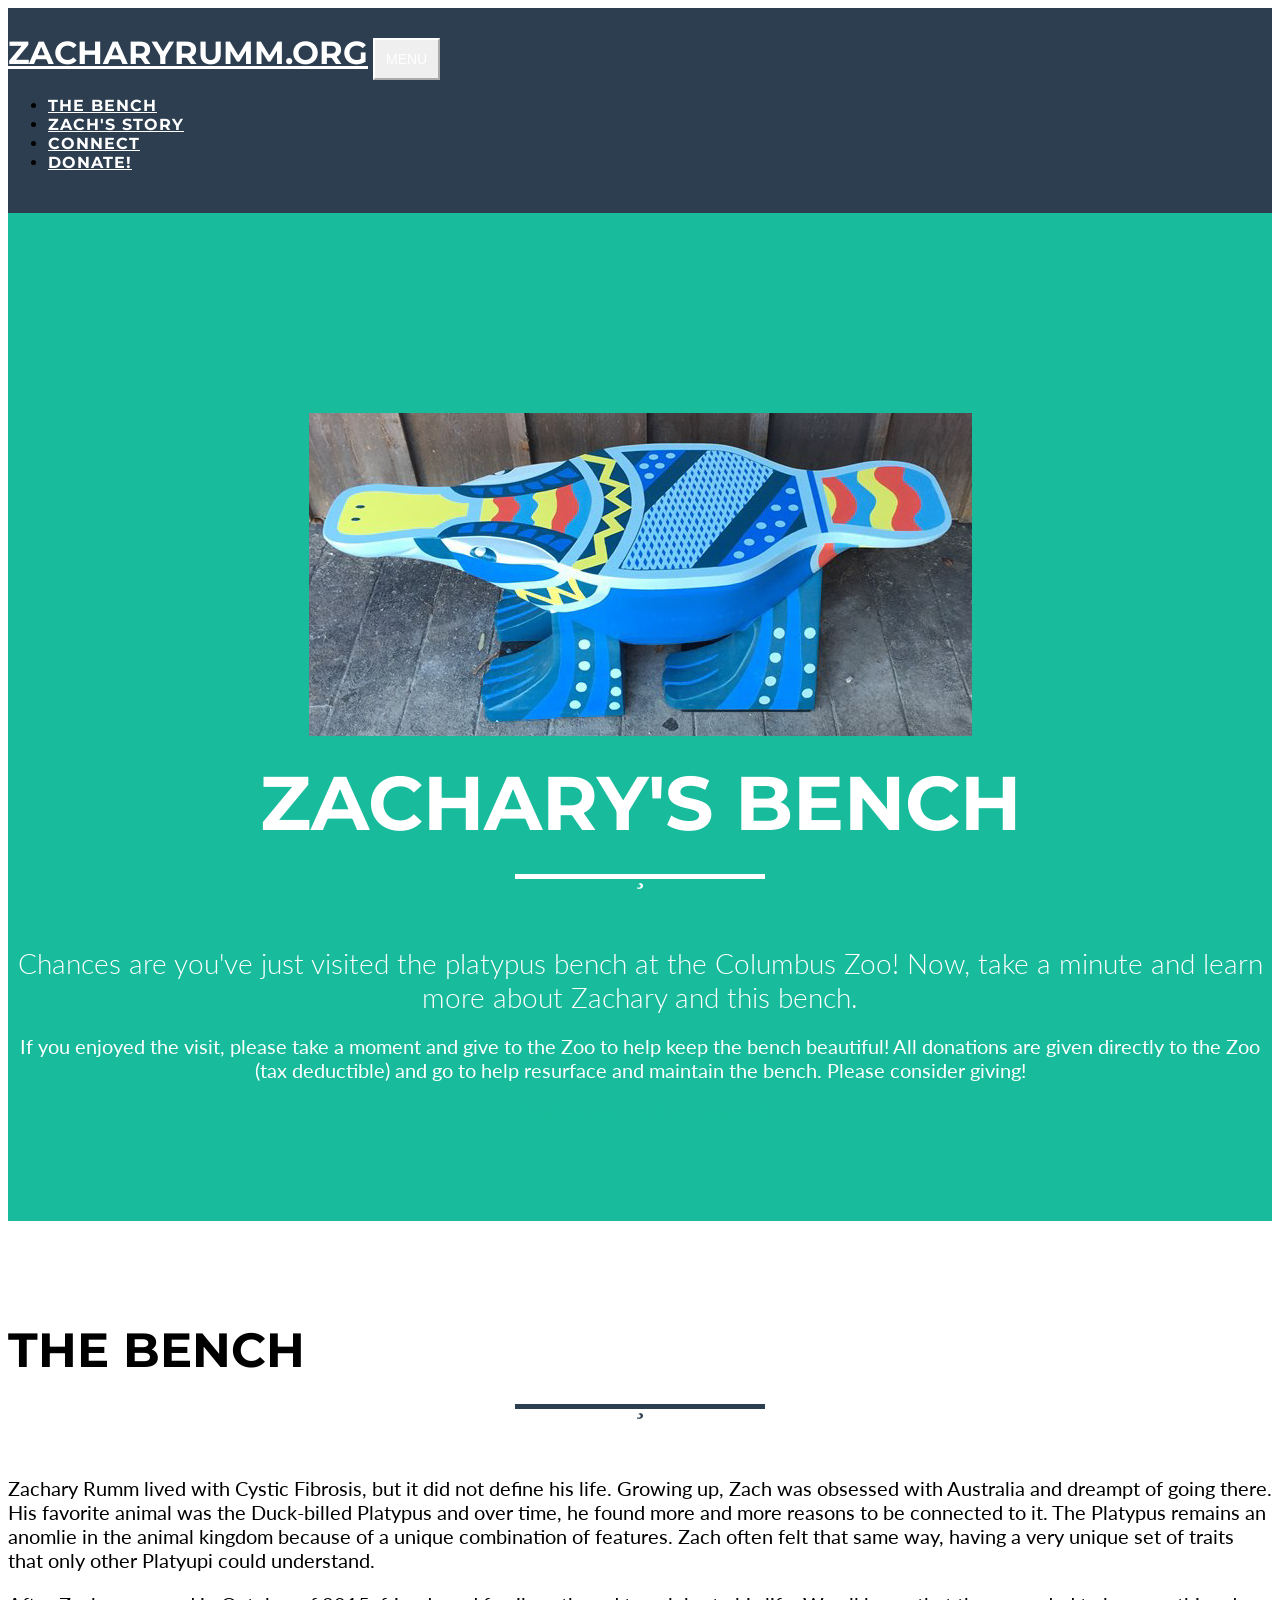
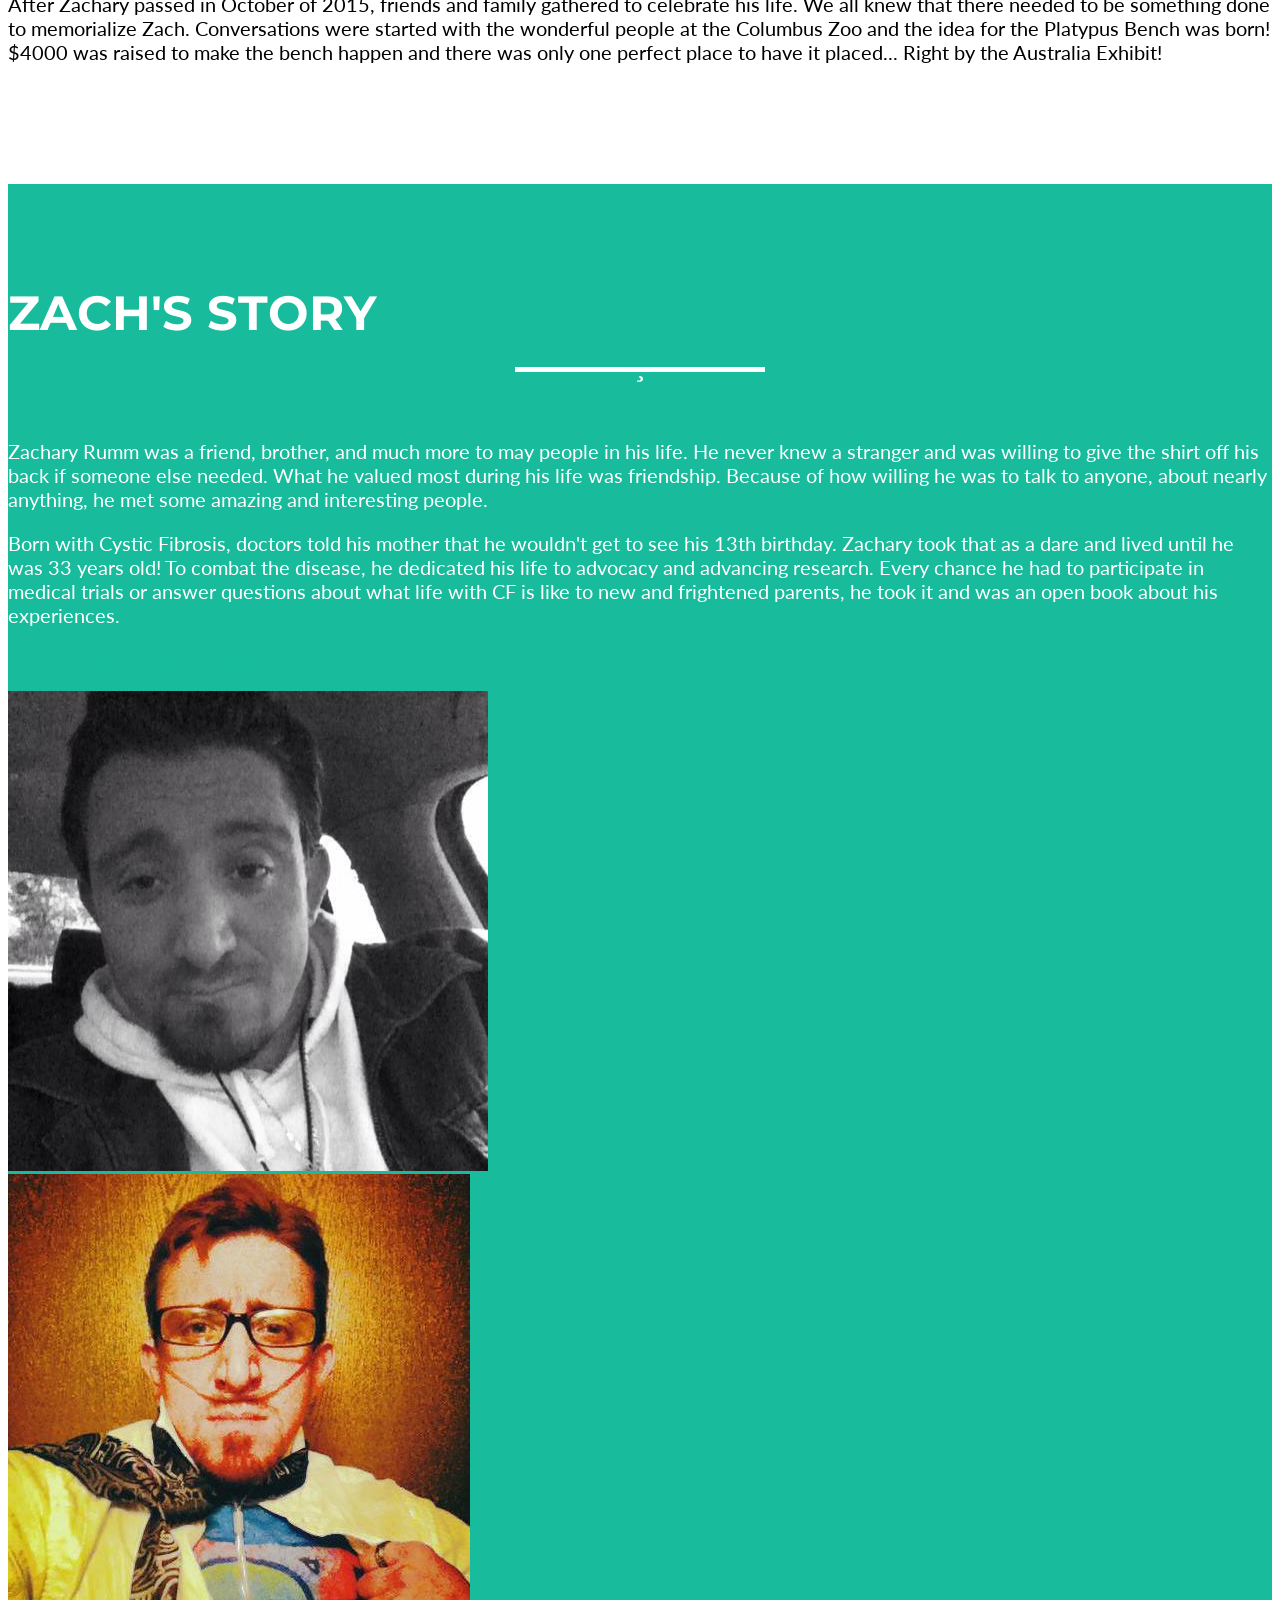
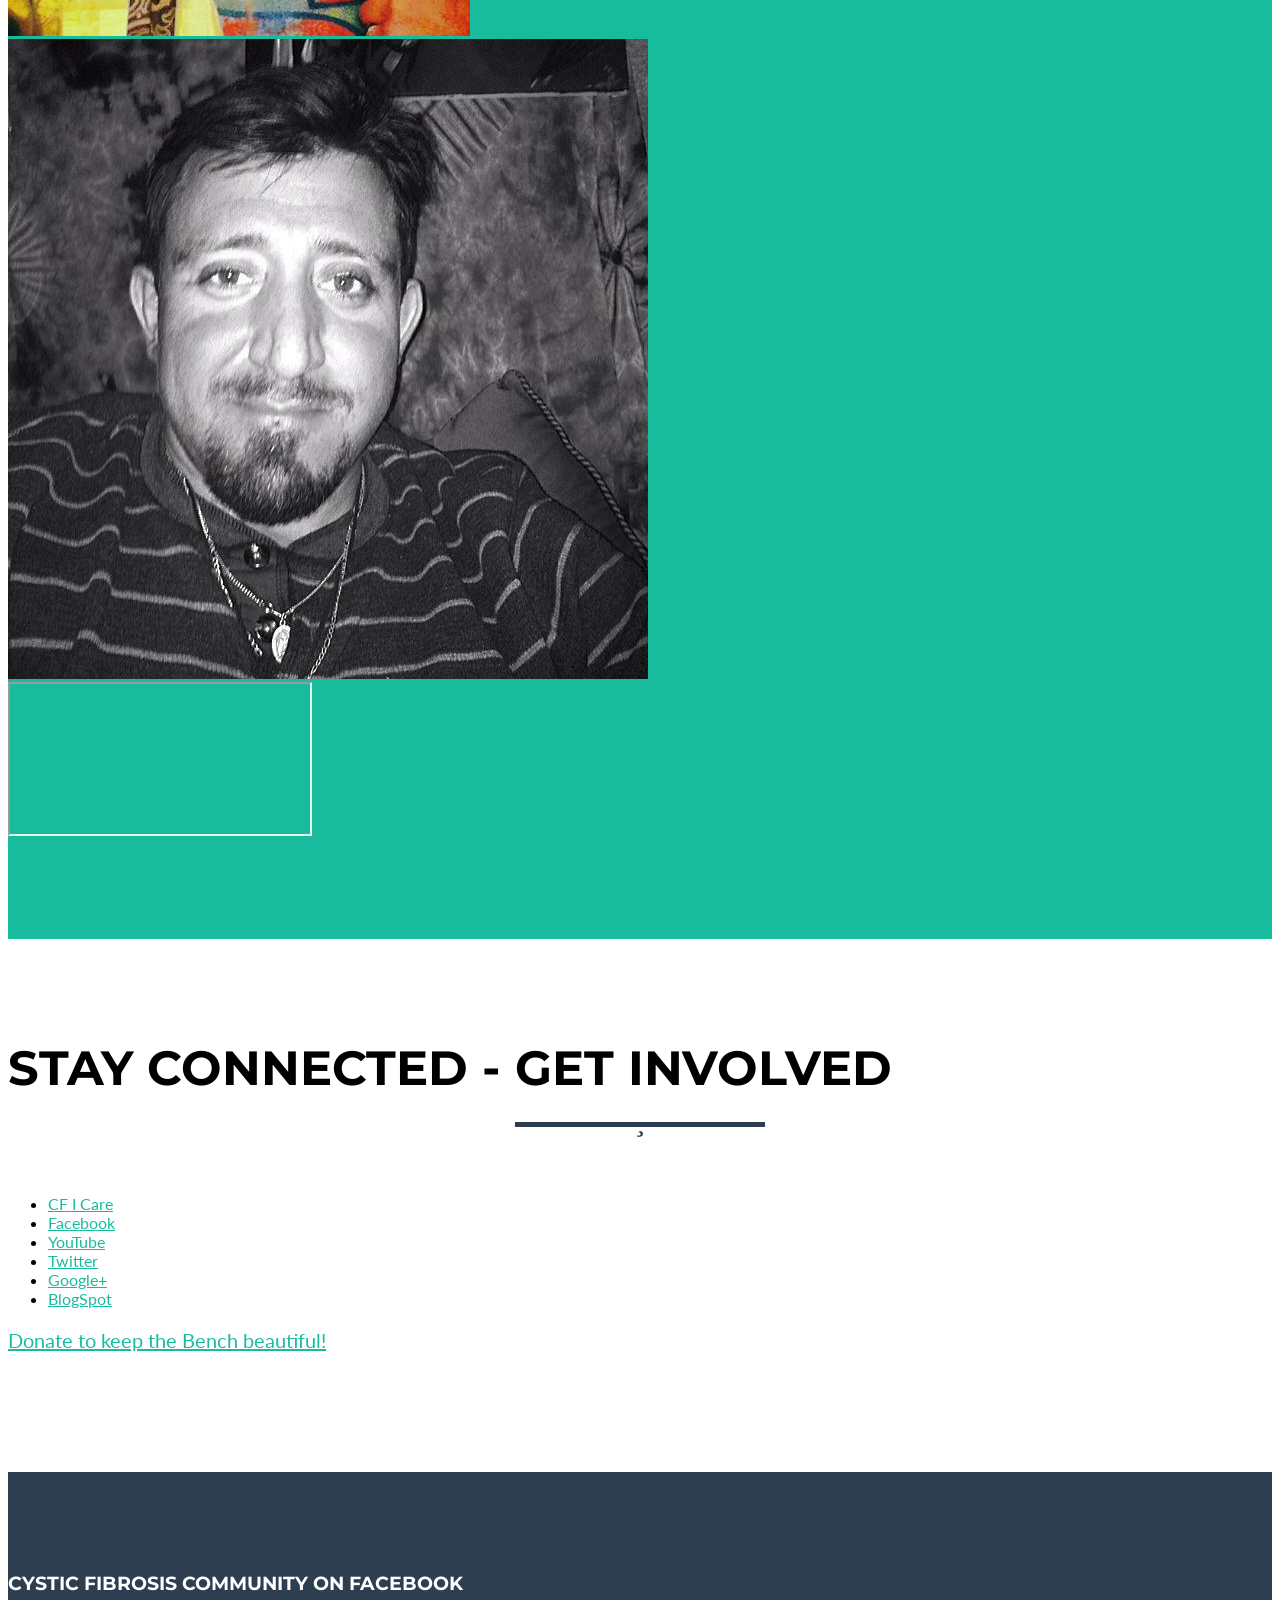
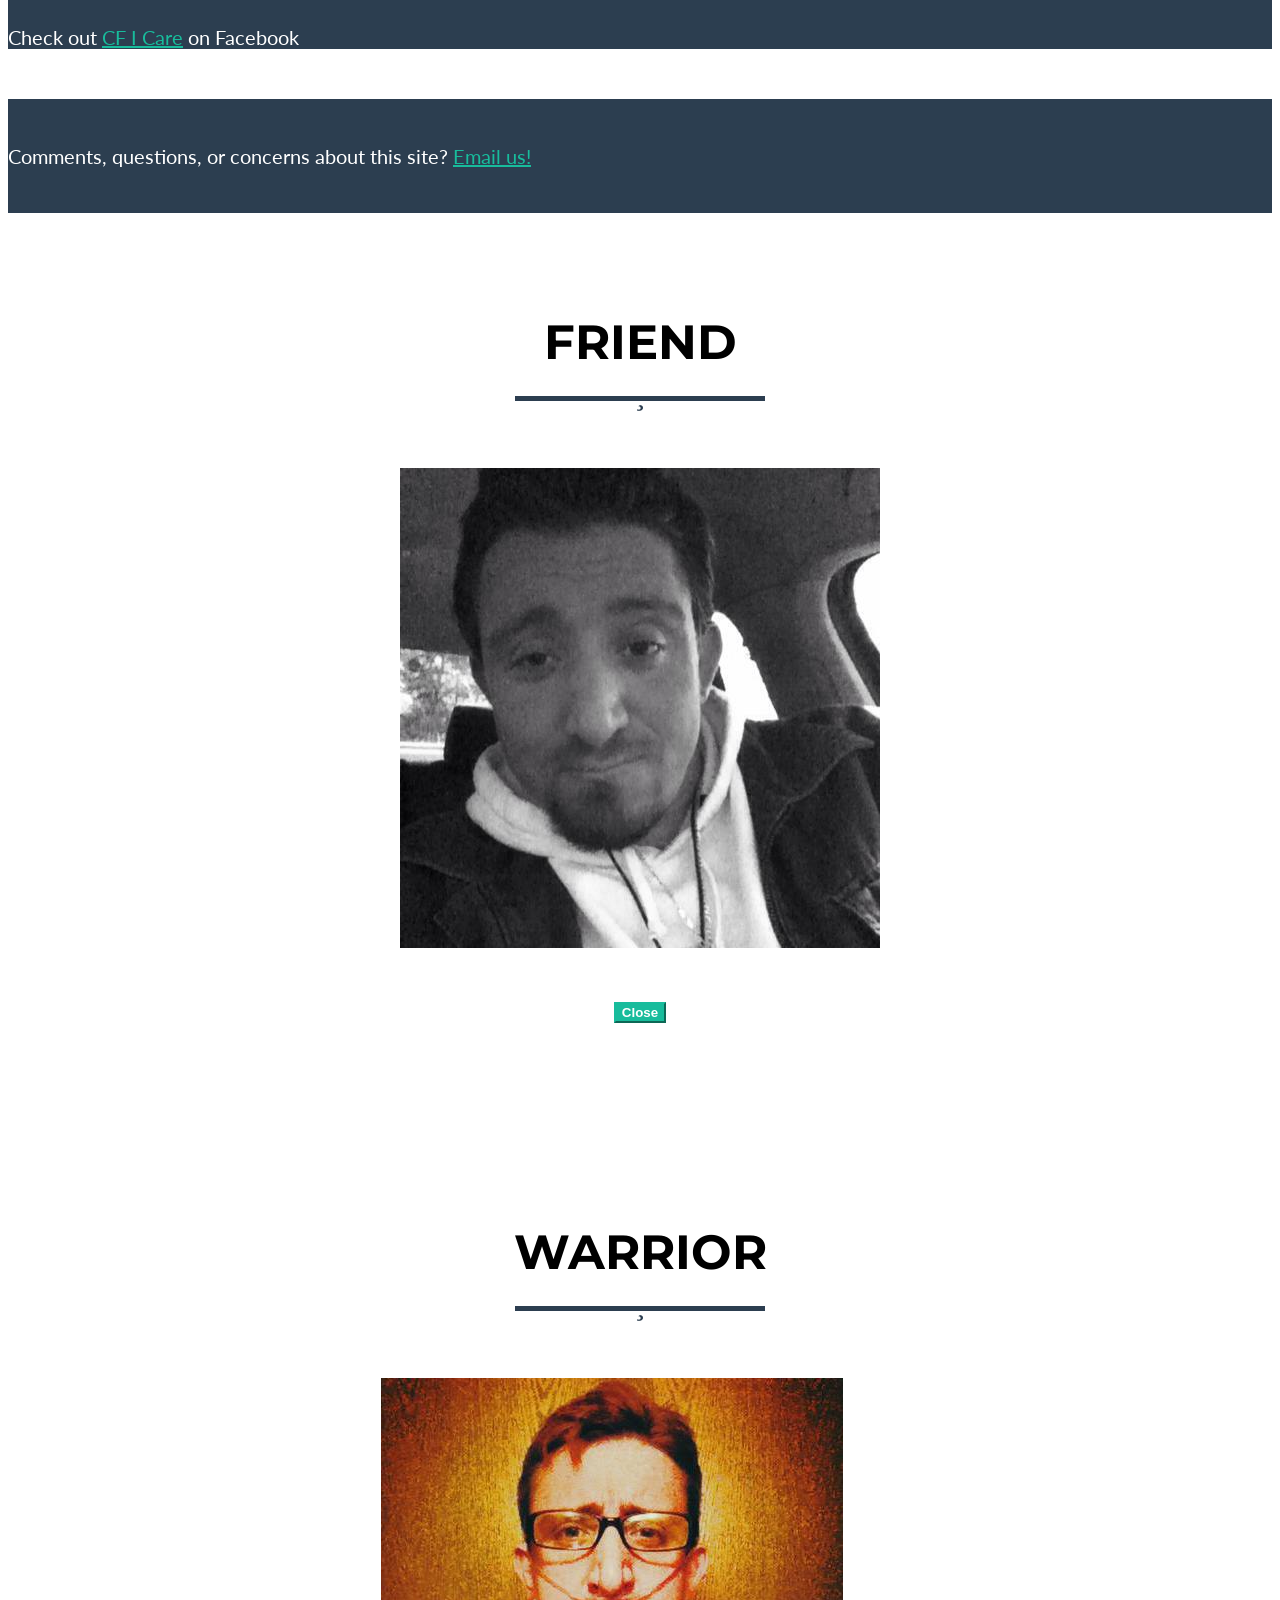
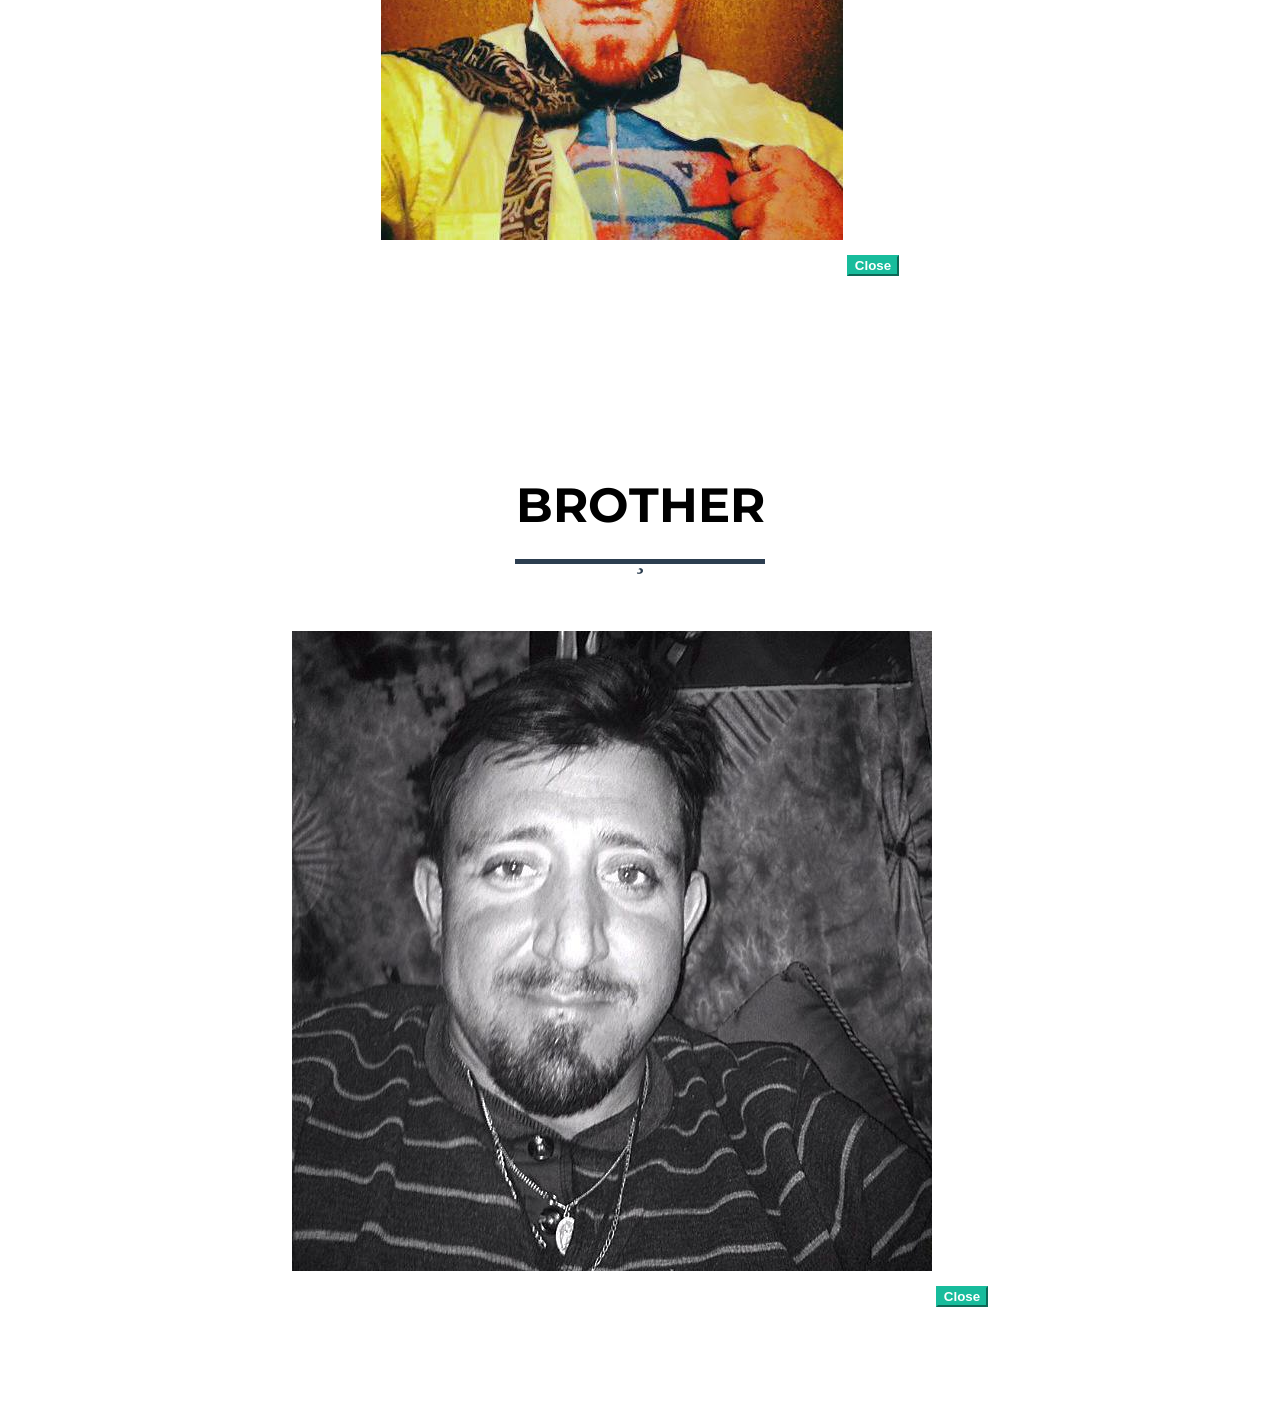
==== commit 40a306c7: "added email link" ====
--- a/index.html
+++ b/index.html
@@ -227,6 +227,9 @@
                 </div>
             </div>
         </div>
+        <div class="footer-below text-center">
+            <p>Comments, questions, or concerns about this site?  <a href="mailto:info@zacharyrumm.org">Email us!</a></p>
+        </div>
     </footer>
 
     <!-- Scroll to Top Button (Only visible on small and extra-small screen sizes) -->
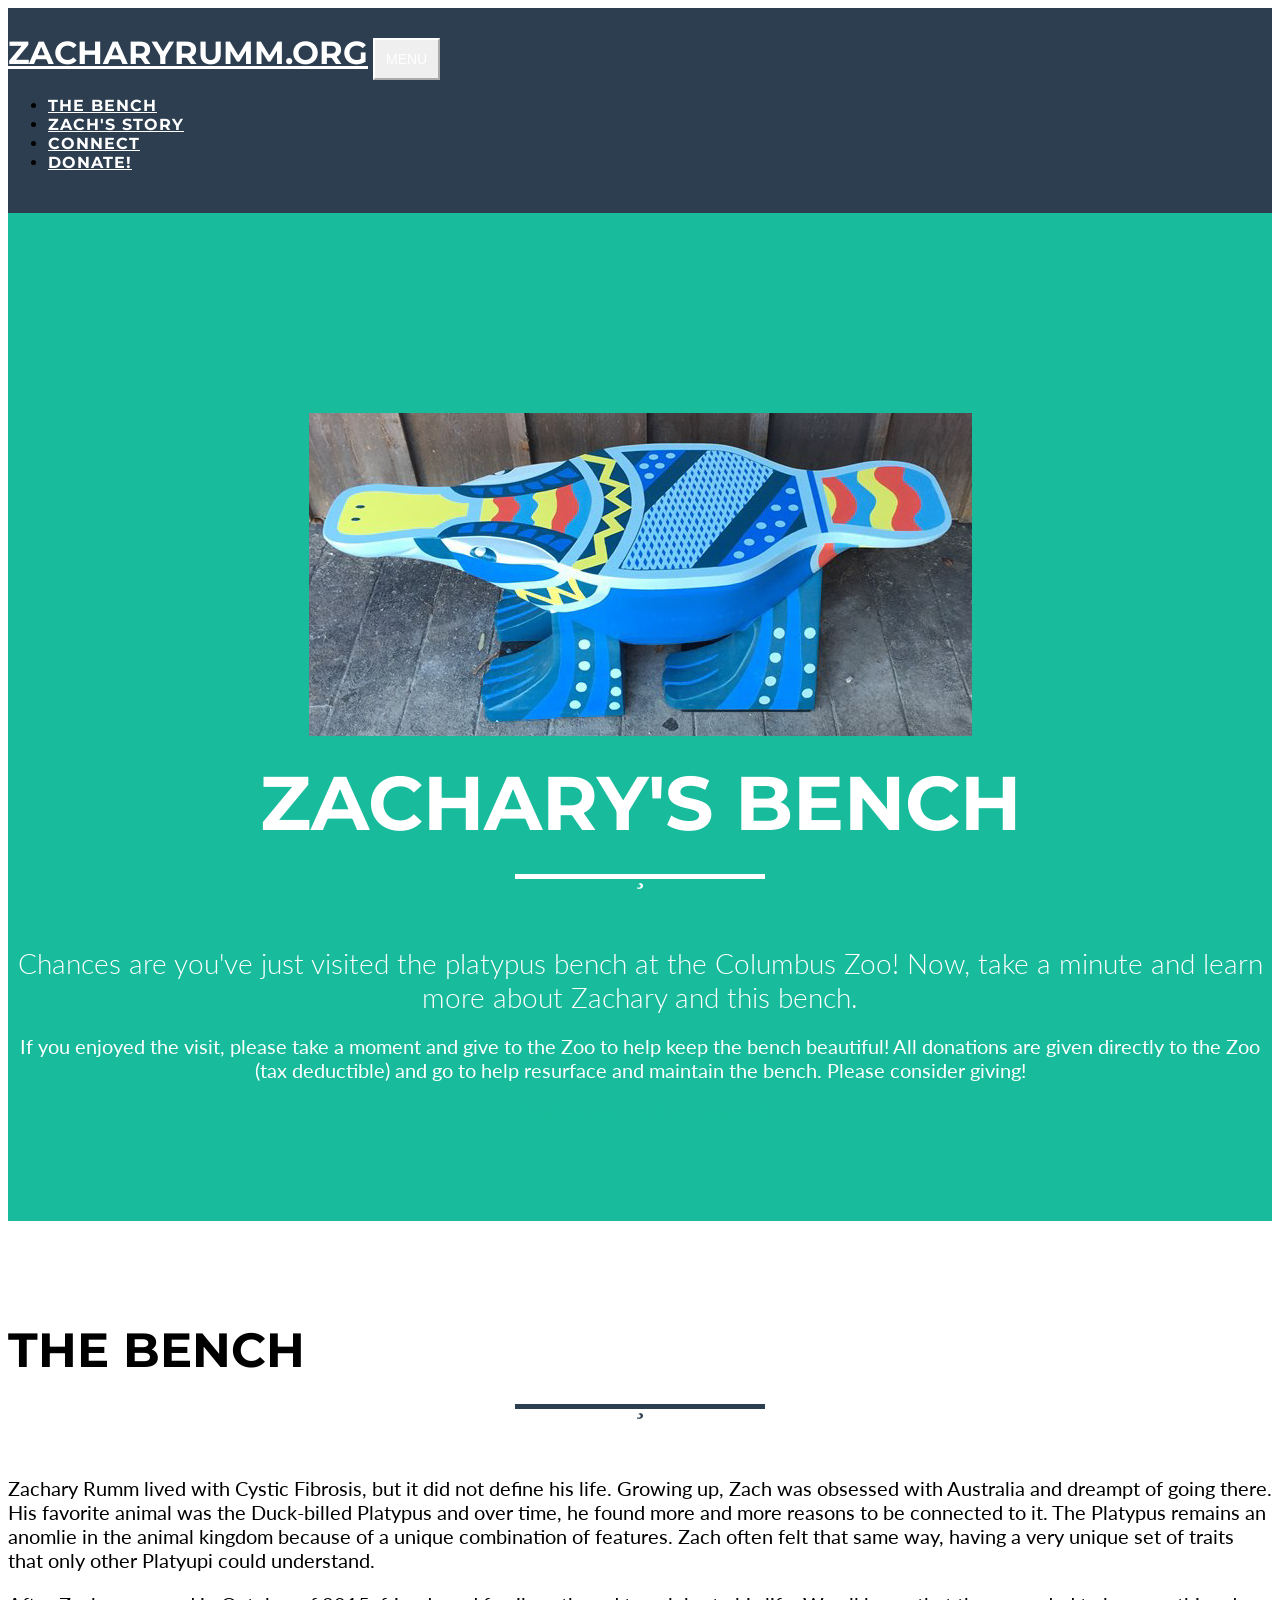
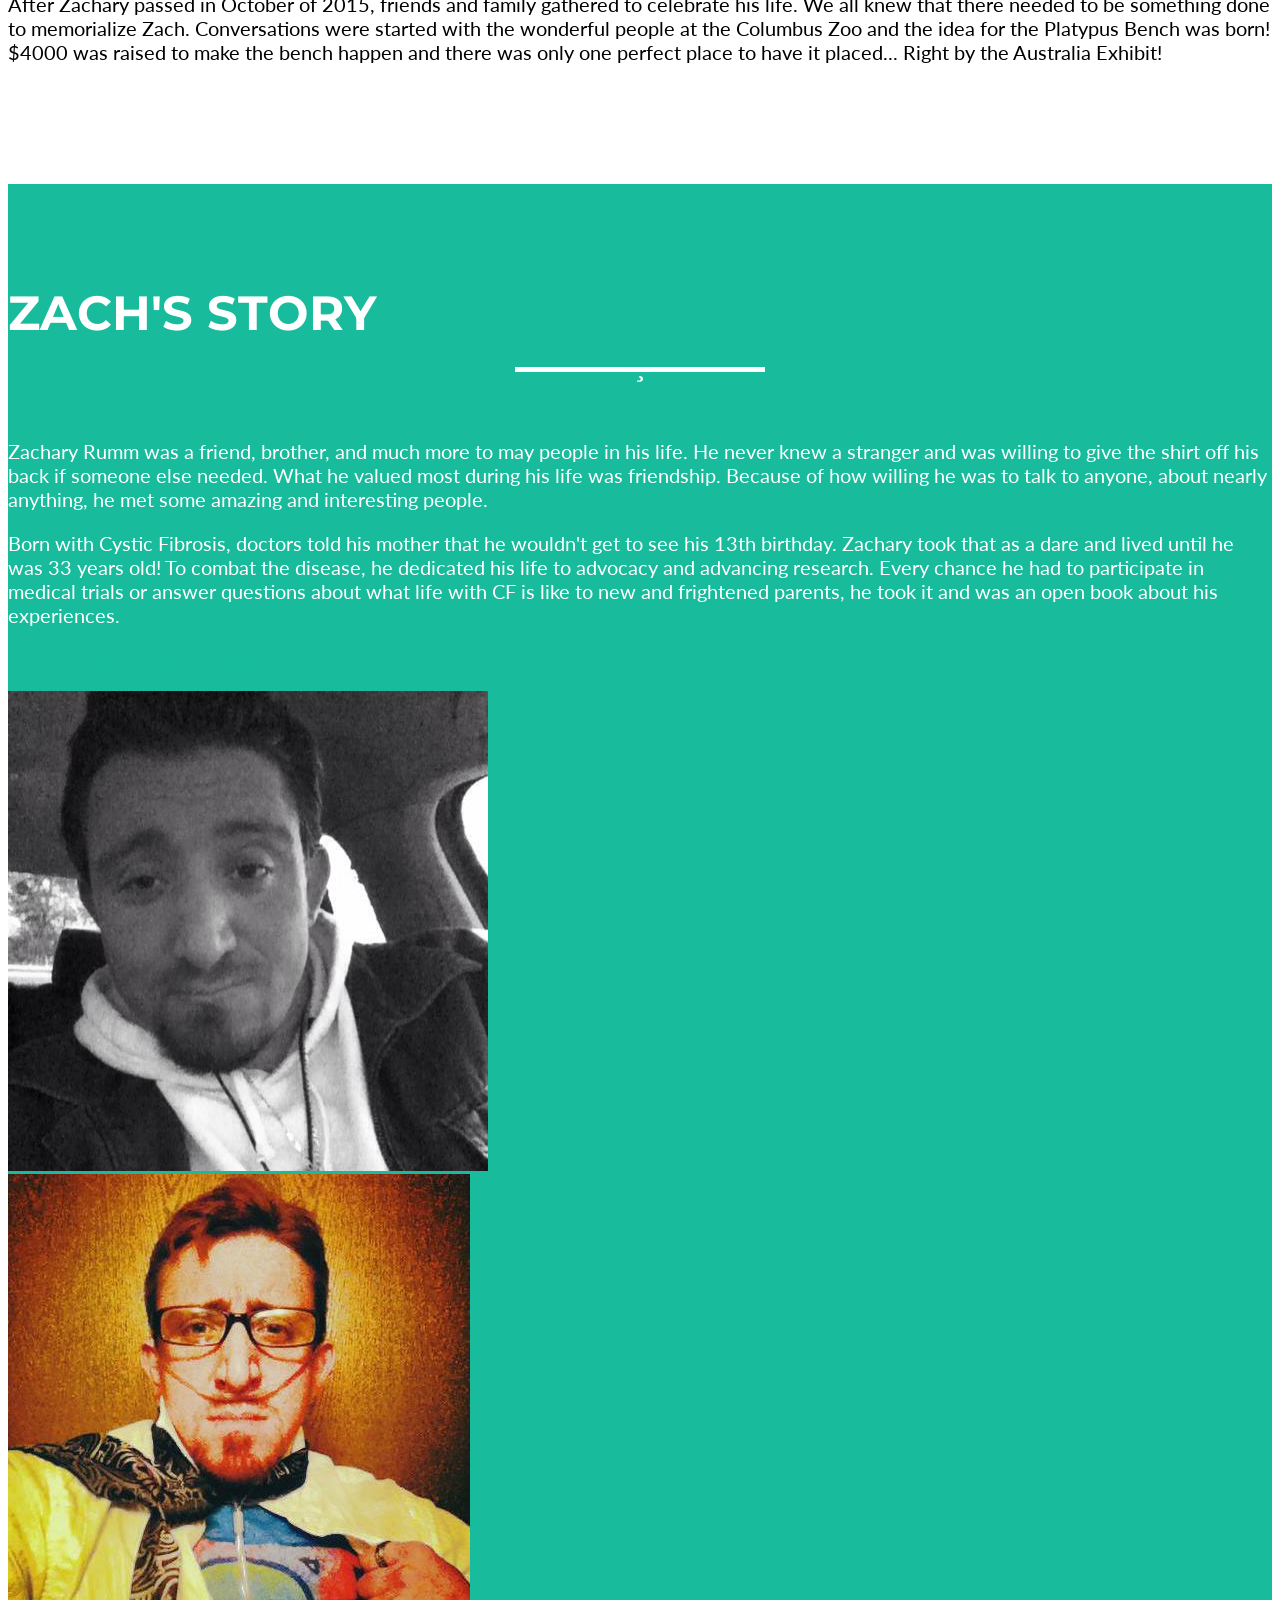
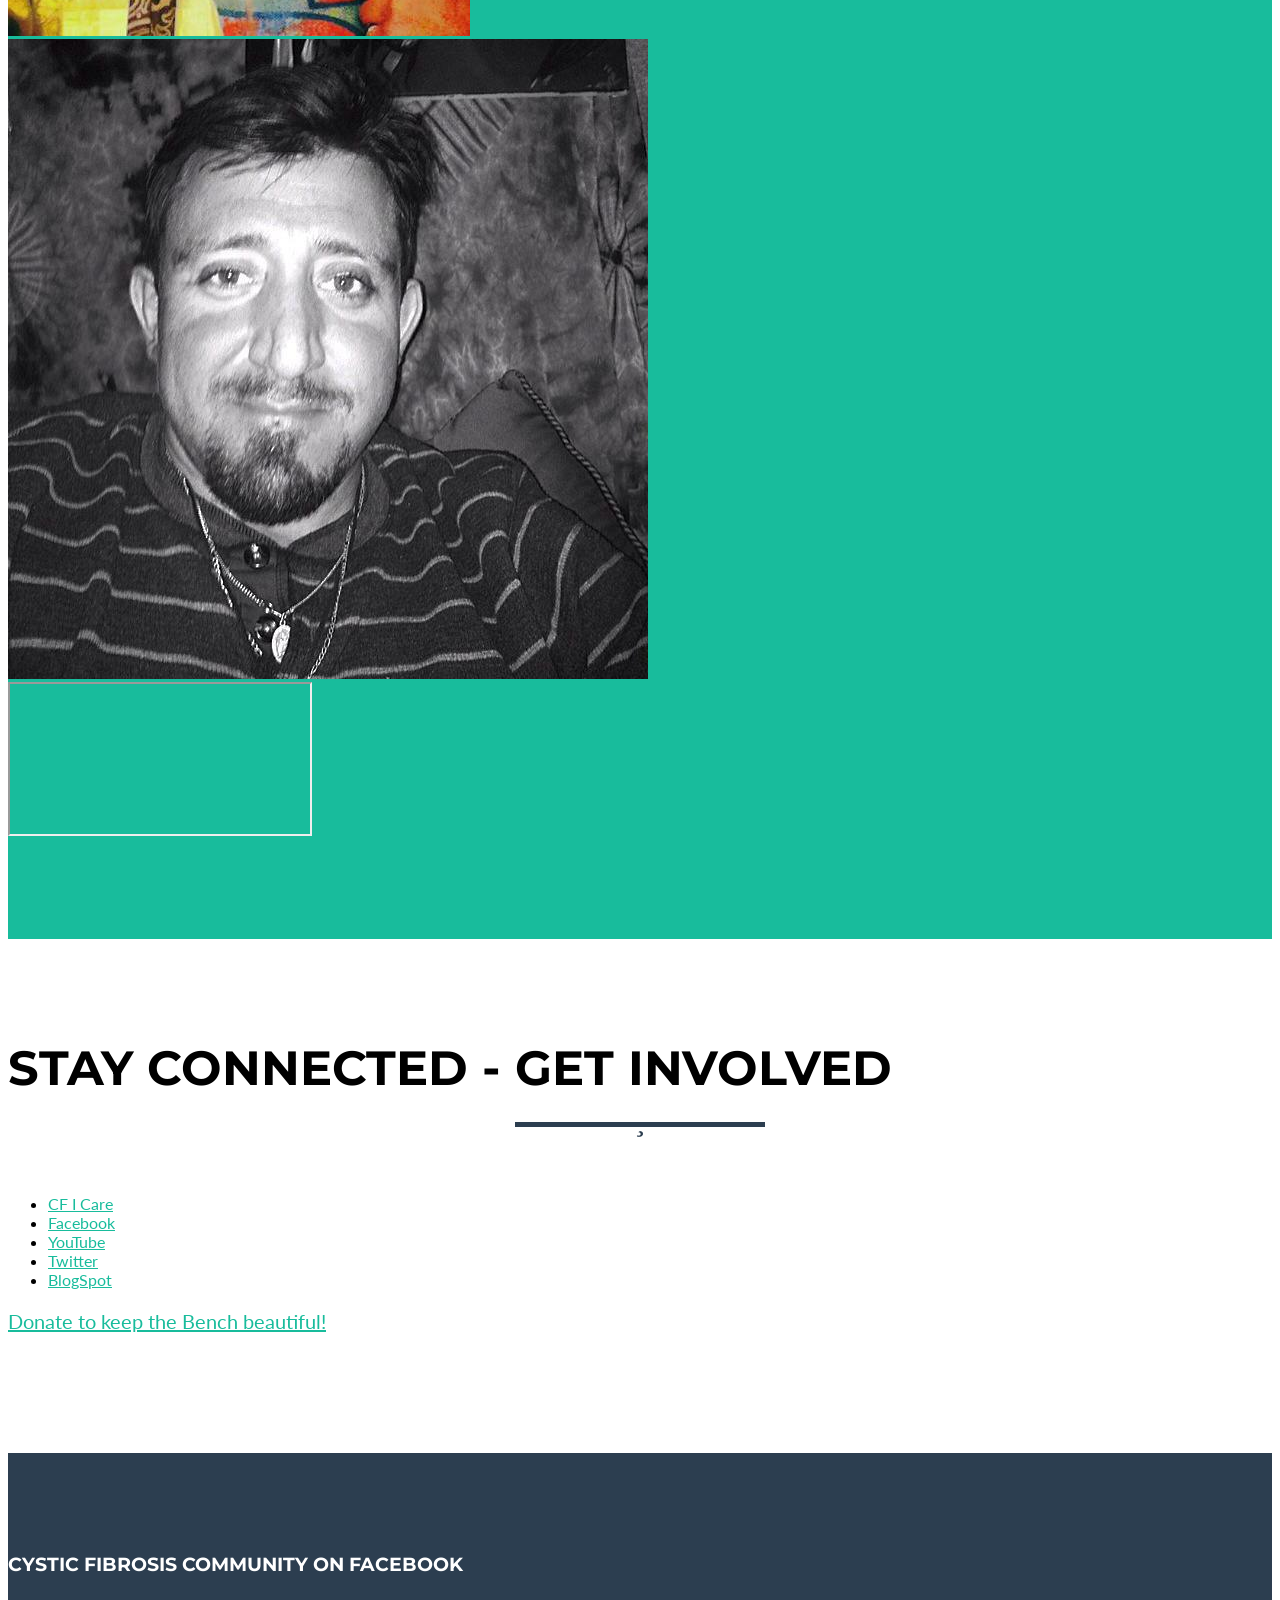
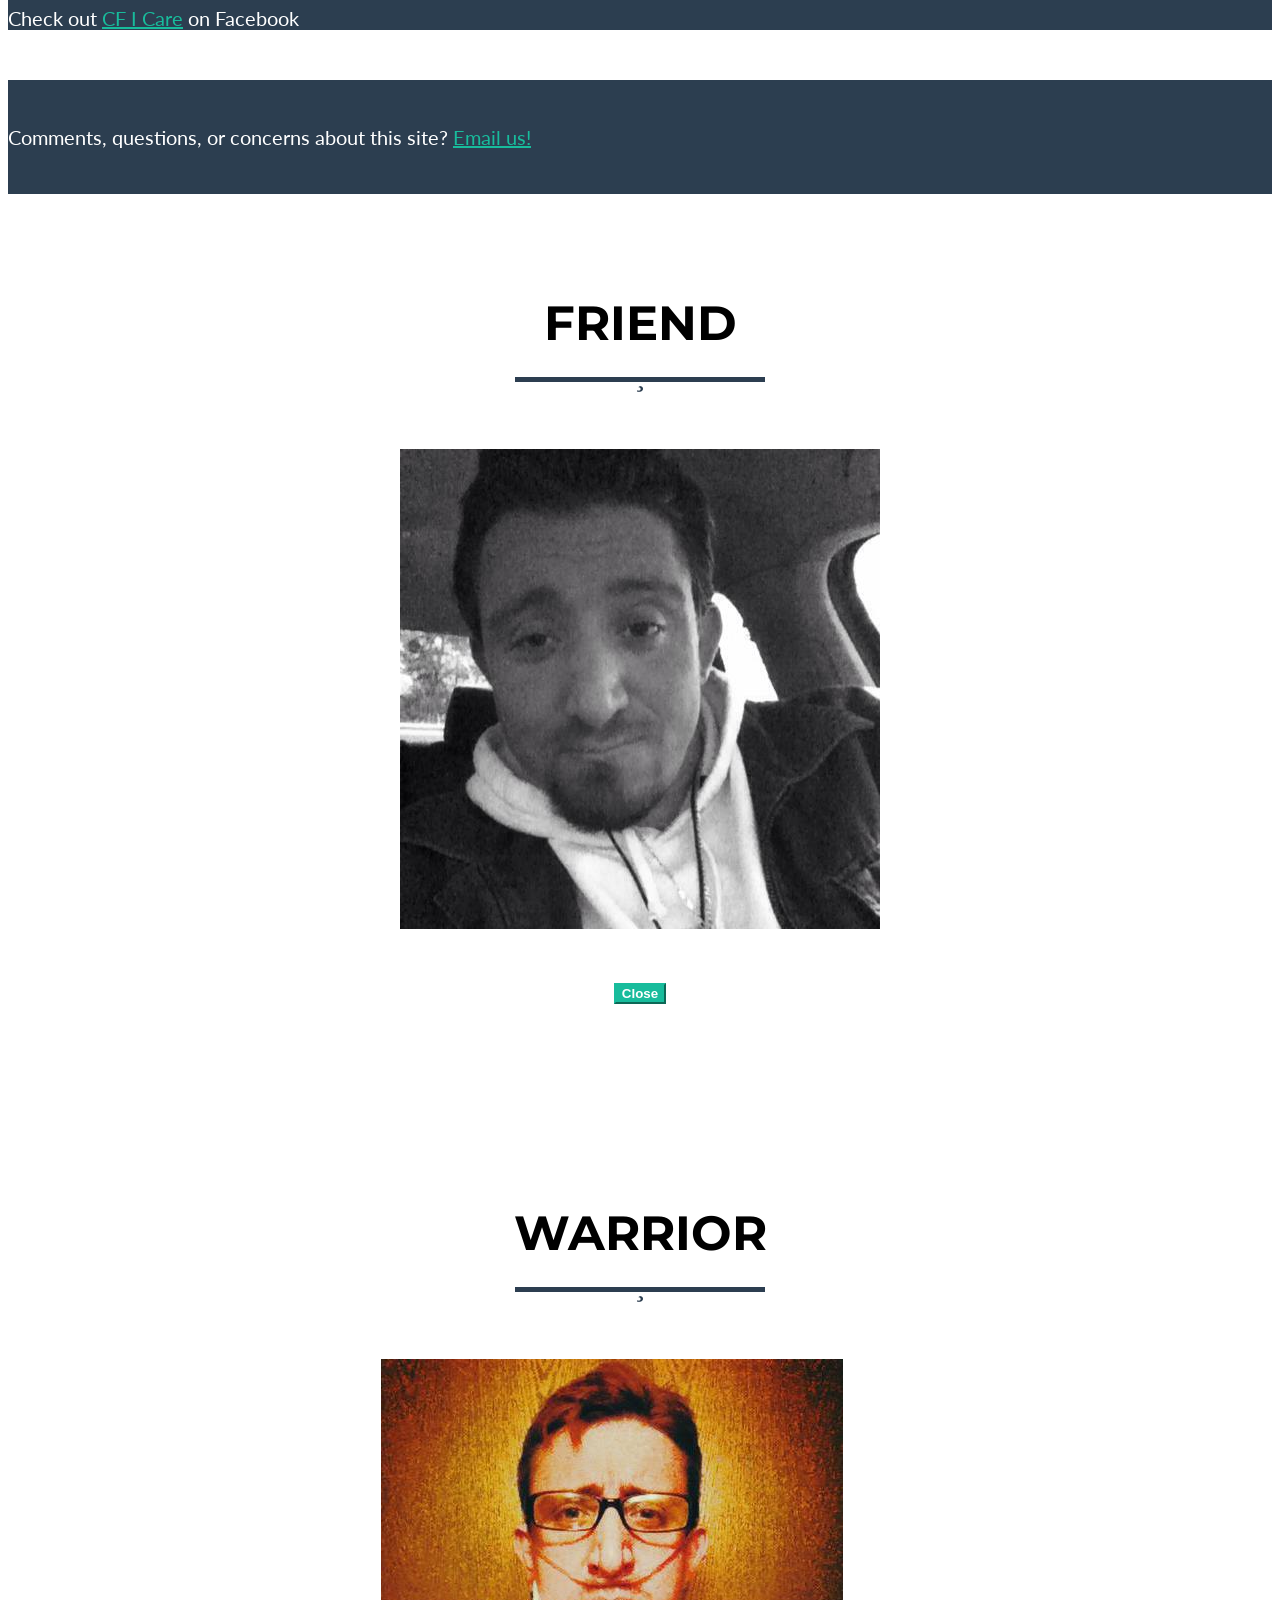
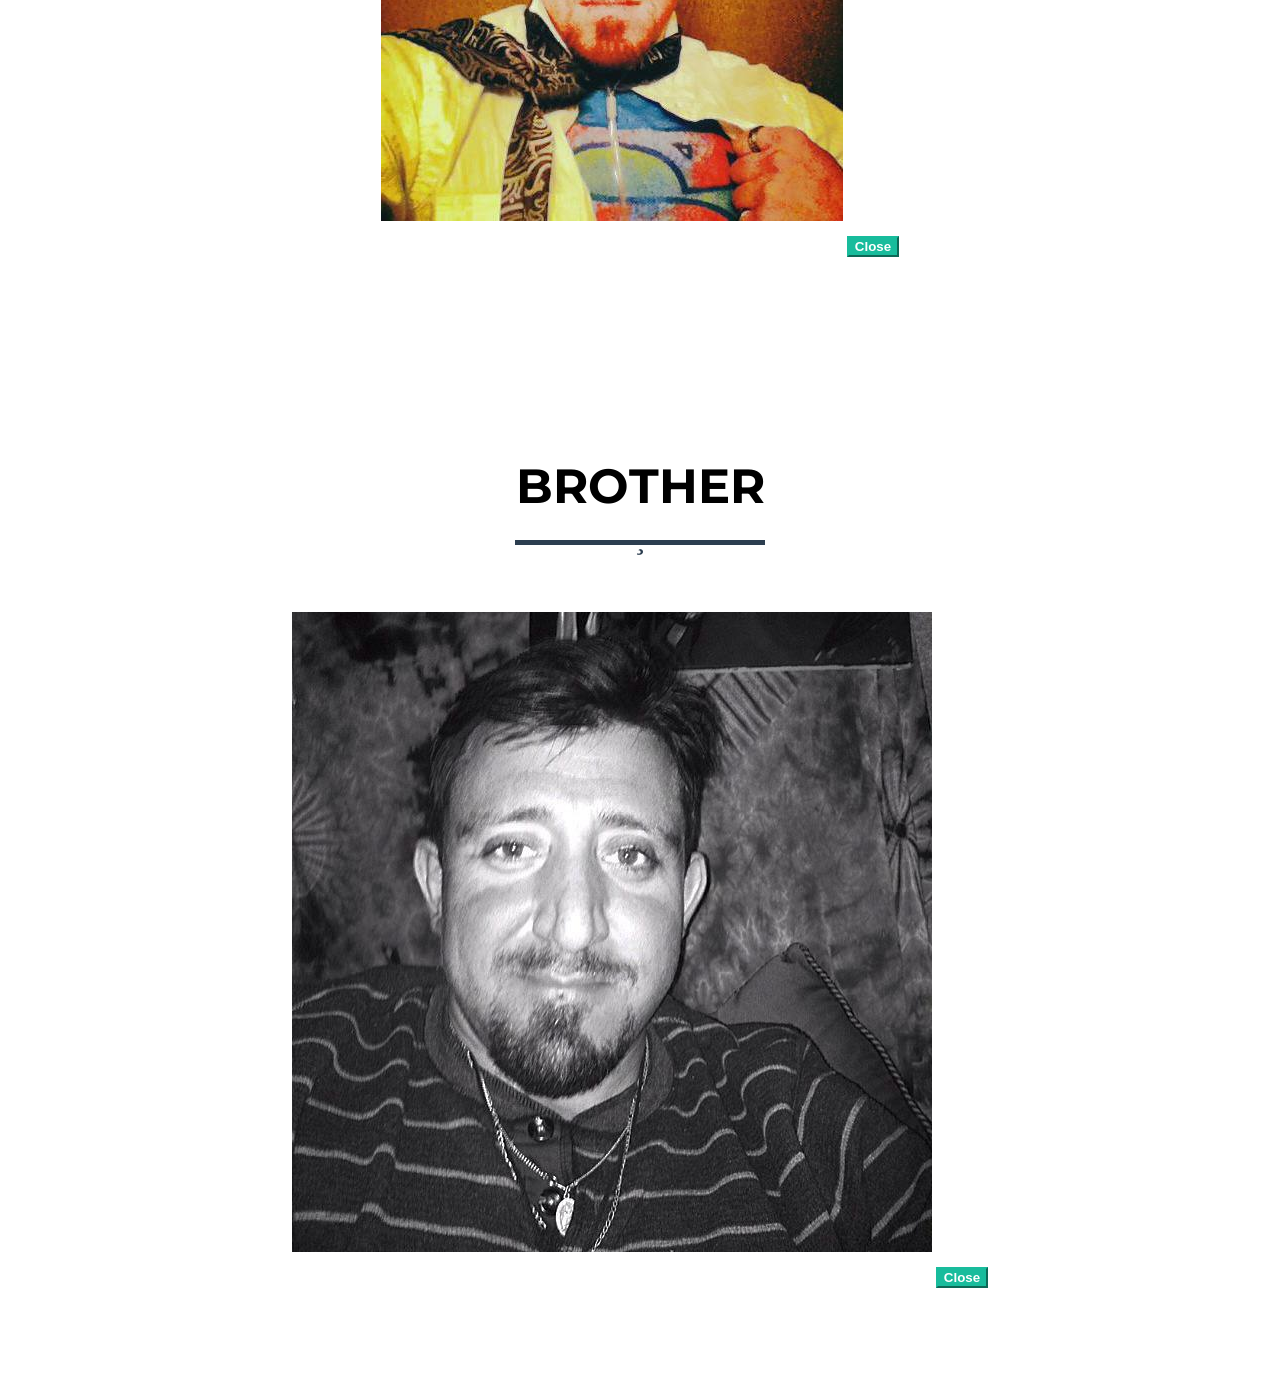
==== commit 7feba3c8: "Update index.html Updated video and donation links, removed G+ and google analytics code" ====
--- a/index.html
+++ b/index.html
@@ -2,17 +2,6 @@
 <html lang="en">
 
   <head>
-
-    <!-- Global site tag (gtag.js) - Google Analytics -->
-    <script async src="https://www.googletagmanager.com/gtag/js?id=UA-65410922-2"></script>
-    <script>
-    window.dataLayer = window.dataLayer || [];
-    function gtag(){dataLayer.push(arguments);}
-    gtag('js', new Date());
-
-    gtag('config', 'UA-65410922-2');
-    </script>
-
     <meta charset="utf-8">
     <meta name="viewport" content="width=device-width, initial-scale=1, shrink-to-fit=no">
     <meta name="description" content="">
@@ -55,7 +44,7 @@
               <a class="nav-link js-scroll-trigger" href="#connect">Connect</a>
             </li>
             <li class="nav-item">
-                <a class="nav-link js-scroll-trigger" href="https://give.columbuszoo.org/zacharyrumm">Donate!</a>
+                <a class="nav-link js-scroll-trigger" href="https://www.columbuszoo.org/zoo-fund">Donate!</a>
             </li>
           </ul>
         </div>
@@ -75,7 +64,7 @@
             <div class="col-lg text-center">
                 <p></p>
                 <p>If you enjoyed the visit, please take a moment and give to the Zoo to help keep the bench beautiful!  All donations are given directly to the Zoo (tax deductible) and go to help resurface and maintain the bench.  Please consider giving!</p>
-                <a href="https://give.columbuszoo.org/zacharyrumm" class="btn btn-secondary btn-lg">Donate to keep the Bench beautiful!</a>
+                <a href="https://www.columbuszoo.org/zoo-fund" class="btn btn-secondary btn-lg">Donate to keep the Bench beautiful!</a>
              </div>
         </div>
       </div>
@@ -114,7 +103,7 @@
                 <div class="col-lg">
                     <p>Zachary Rumm was a friend, brother, and much more to may people in his life.  He never knew a stranger and was willing to give the shirt off his back if someone else needed.  What he valued most during his life was friendship.  Because of how willing he was to talk to anyone, about nearly anything, he met some amazing and interesting people.</p>
                     <p>Born with Cystic Fibrosis, doctors told his mother that he wouldn't get to see his 13th birthday.  Zachary took that as a dare and lived until he was 33 years old!  To combat the disease, he dedicated his life to advocacy and advancing research.  Every chance he had to participate in medical trials or answer questions about what life with CF is like to new and frightened parents, he took it and was an open book about his experiences.</p>
-                    <p class="text-center"><a href="https://give.columbuszoo.org/zacharyrumm" class="btn btn-secondary btn-lg">Donate to keep the Bench beautiful!</a></p>
+                    <p class="text-center"><a href="https://www.columbuszoo.org/zoo-fund" class="btn btn-secondary btn-lg">Donate to keep the Bench beautiful!</a></p>
                     </div>
                 </div>
             <div class="row">
@@ -151,7 +140,7 @@
             </div>
             <div class="row">
                 <div class="embed-responsive embed-responsive-16by9">
-                    <iframe class="embed-responsive-item" src="https://drive.google.com/file/d/0BzSsjBlfZneobzZzQWhYekZxTHM/preview"></iframe>
+                    <iframe class="embed-responsive-item" src="https://drive.google.com/file/d/0BzSsjBlfZneodjFjTXo2RF9sM2M/view?usp=sharing&resourcekey=0-dXYiMGEC58XdiB7efPxhUg"></iframe>
                 </div>
             </div>
         </div>
@@ -193,12 +182,6 @@
               </a>
             </li>
             <li class="list-inline-item">
-              <a href="https://plus.google.com/105868747602486075484/posts" class="btn btn-secondary btn-lg">
-                <i class="fa fa-google-plus fa-fw"></i>
-                <span class="network-name">Google+</span>
-              </a>
-            </li>
-            <li class="list-inline-item">
               <a href="http://zrummover.blogspot.com/" class="btn btn-secondary btn-lg">
                 <i class="fa fa-google fa-fw"></i>
                 <span class="network-name">BlogSpot</span>
@@ -207,7 +190,7 @@
           </ul>
         </div>
         <div class="text-center">
-            <p class="text-center"><a href="https://give.columbuszoo.org/zacharyrumm" class="btn btn-secondary btn-lg">Donate to keep the Bench beautiful!</a></p>
+            <p class="text-center"><a href="https://www.columbuszoo.org/zoo-fund" class="btn btn-secondary btn-lg">Donate to keep the Bench beautiful!</a></p>
         </div>
     </section>
 
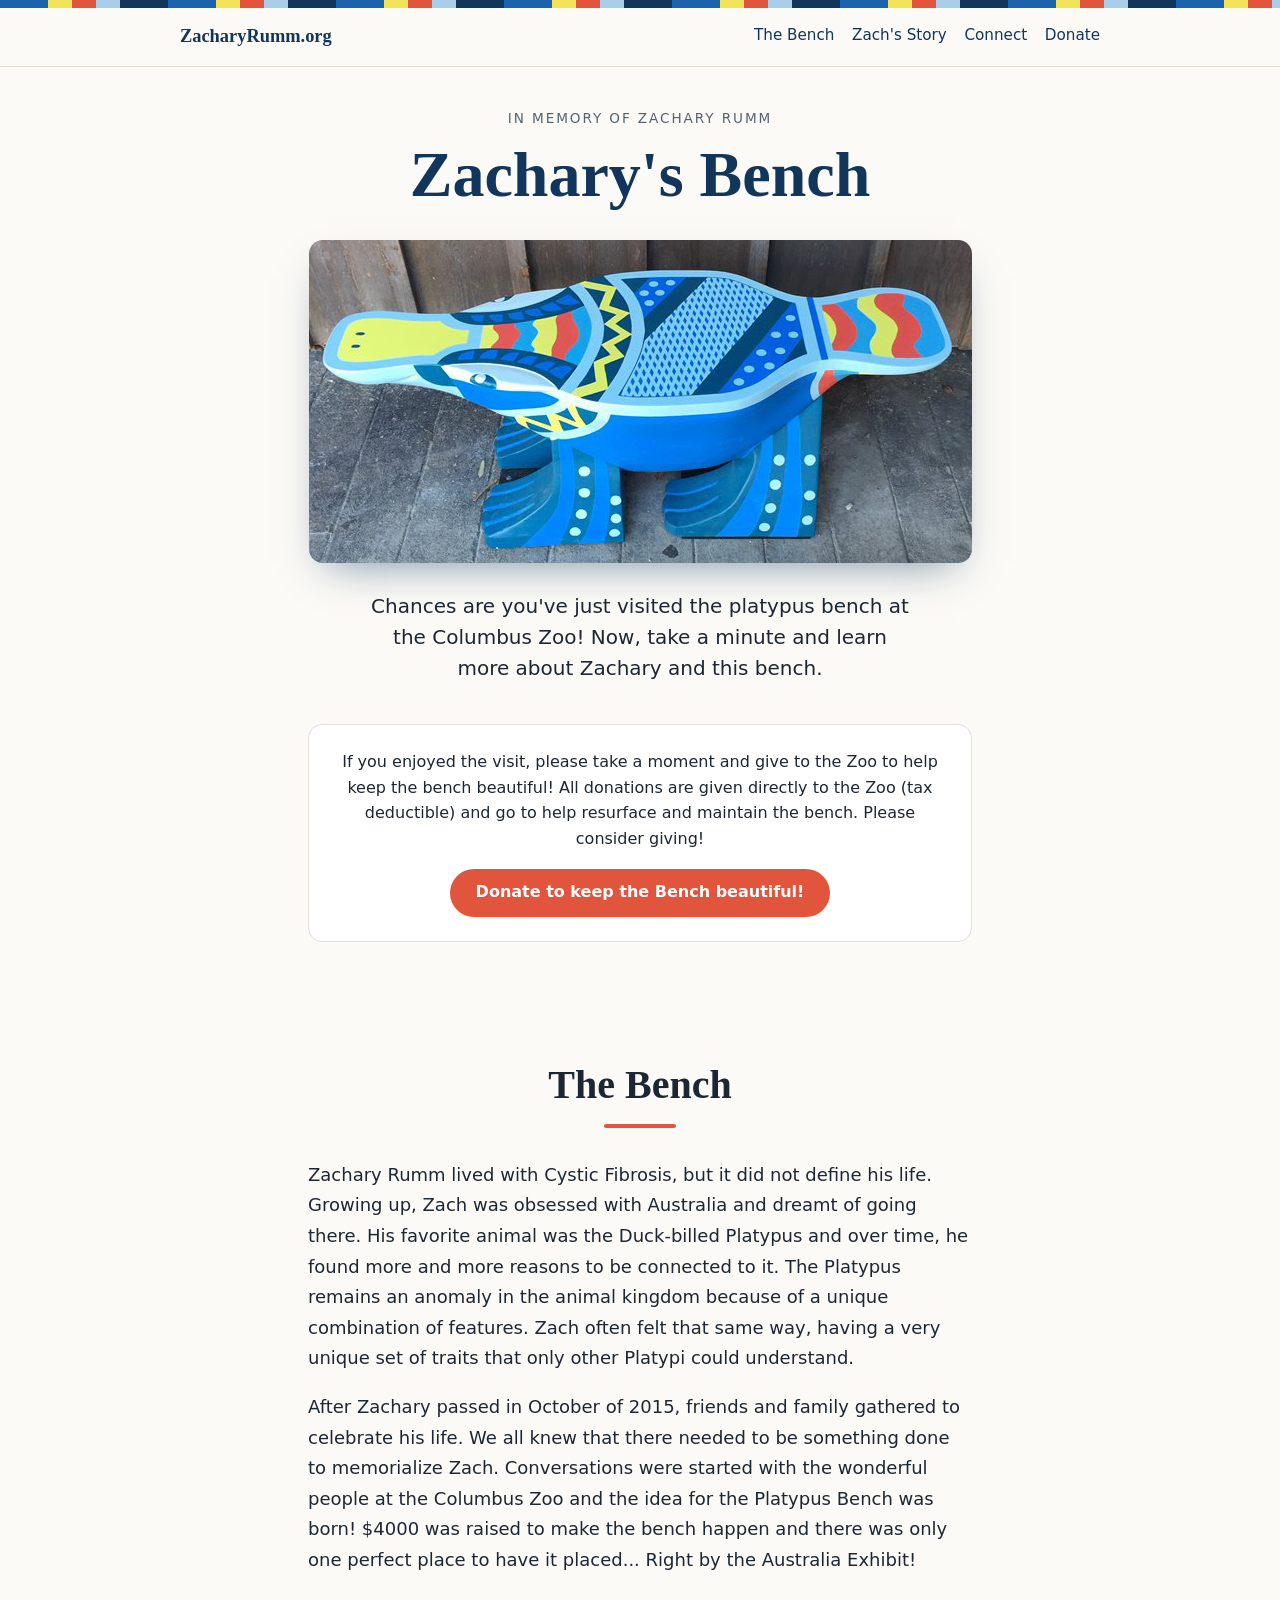
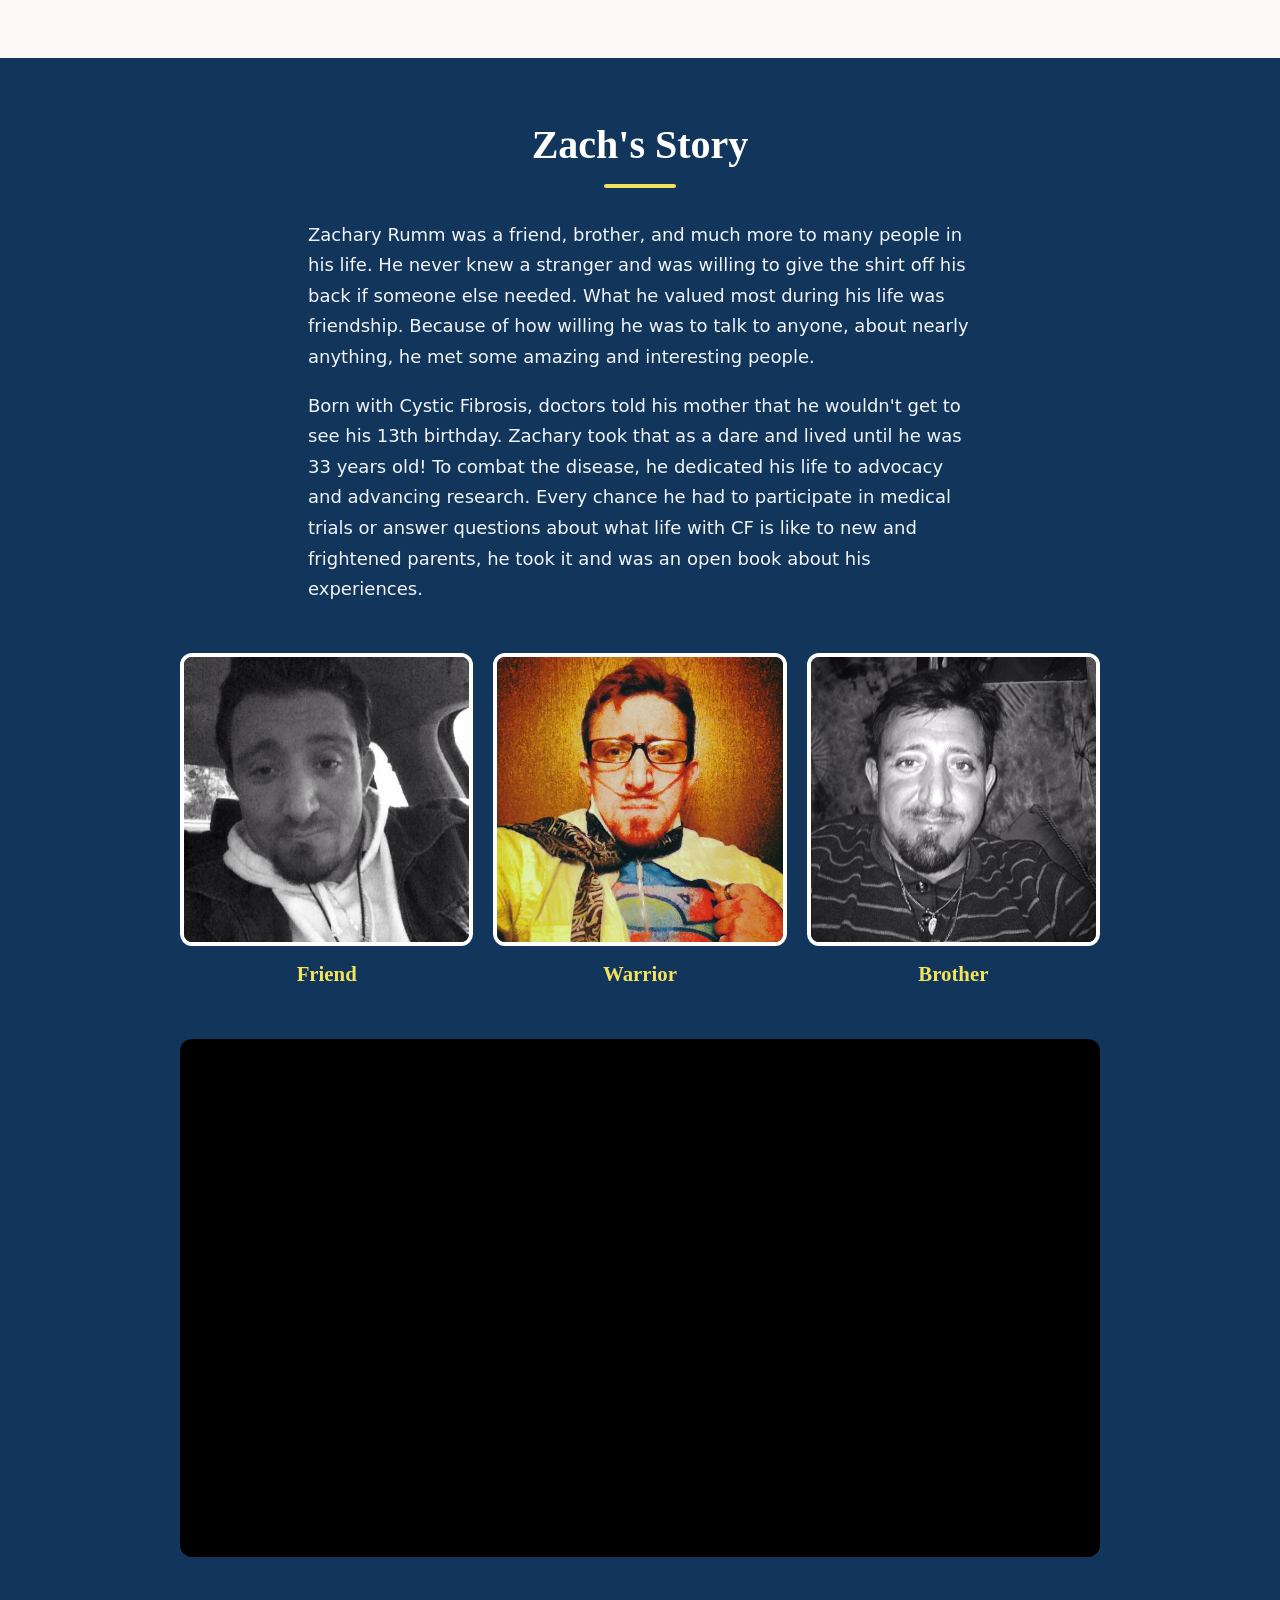
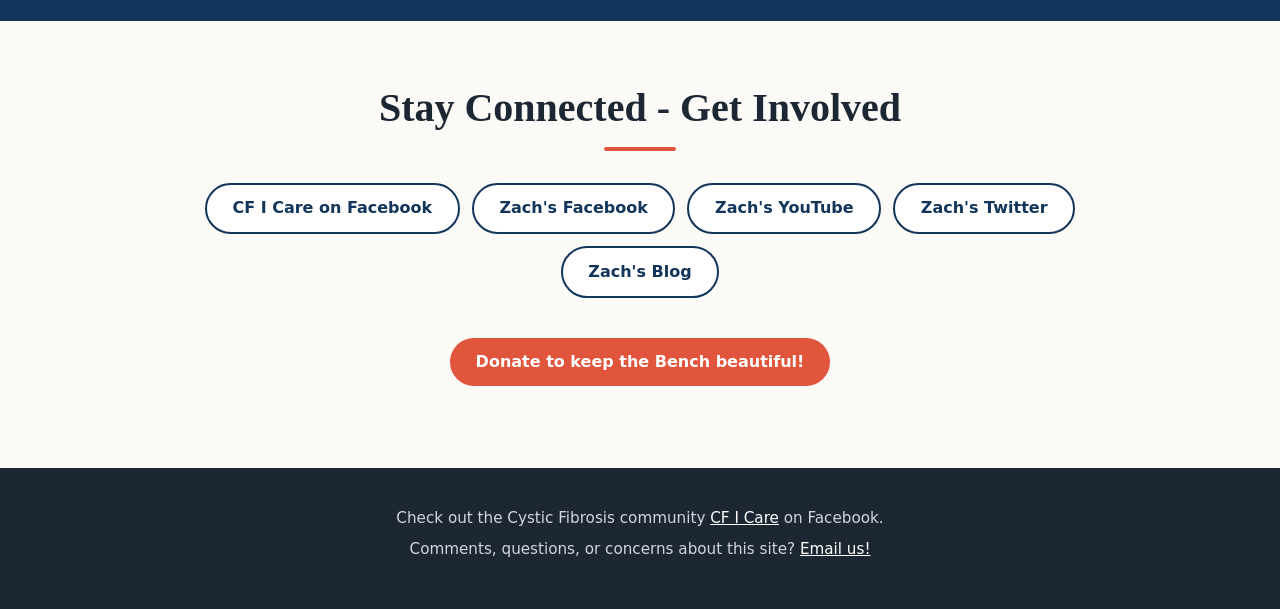
==== commit 49ef218b: "Redesign memorial page without the Bootstrap template Rebuild the page as plain HTML and one stylesh" ====
--- a/index.html
+++ b/index.html
@@ -1,324 +1,128 @@
 <!DOCTYPE html>
 <html lang="en">
 
-  <head>
-    <meta charset="utf-8">
-    <meta name="viewport" content="width=device-width, initial-scale=1, shrink-to-fit=no">
-    <meta name="description" content="">
-    <meta name="author" content="">
+<head>
+  <meta charset="utf-8">
+  <meta name="viewport" content="width=device-width, initial-scale=1">
 
-    <title>Zachary Rumm | Memorial Bench</title>
+  <title>Zachary Rumm | Memorial Bench</title>
+  <meta name="description" content="The story behind the platypus bench at the Columbus Zoo, placed in memory of Zachary Rumm by his friends and family.">
+  <link rel="canonical" href="https://zacharyrumm.org/">
+  <meta name="theme-color" content="#12355b">
 
-    <!-- Bootstrap core CSS -->
-    <link href="vendor/bootstrap/css/bootstrap.min.css" rel="stylesheet">
+  <!-- Preview card when the link is texted or shared -->
+  <meta property="og:type" content="website">
+  <meta property="og:url" content="https://zacharyrumm.org/">
+  <meta property="og:title" content="Zachary's Bench">
+  <meta property="og:description" content="The story behind the platypus bench at the Columbus Zoo, placed in memory of Zachary Rumm by his friends and family.">
+  <meta property="og:image" content="https://zacharyrumm.org/img/Bench.jpg">
+  <meta property="og:image:alt" content="A brightly painted bench shaped like a platypus.">
+  <meta name="twitter:card" content="summary_large_image">
 
-    <!-- Custom fonts for this template -->
-    <link href="vendor/font-awesome/css/font-awesome.min.css" rel="stylesheet" type="text/css">
-    <link href="https://fonts.googleapis.com/css?family=Montserrat:400,700" rel="stylesheet" type="text/css">
-    <link href="https://fonts.googleapis.com/css?family=Lato:400,700,400italic,700italic" rel="stylesheet" type="text/css">
+  <link href="css/site.css" rel="stylesheet">
+</head>
 
-    <!-- Custom styles for this template -->
-    <link href="css/freelancer.min.css" rel="stylesheet">
+<body id="top">
+  <a class="skip" href="#thebench">Skip to content</a>
 
-  </head>
+  <div class="stripe" aria-hidden="true"></div>
 
-  <body id="page-top">
+  <header class="site-header">
+    <div class="wrap wrap-wide">
+      <a class="brand" href="#top">ZacharyRumm.org</a>
+      <nav class="site-nav" aria-label="Sections">
+        <a href="#thebench">The Bench</a>
+        <a href="#zachsstory">Zach's Story</a>
+        <a href="#connect">Connect</a>
+        <a href="https://www.columbuszoo.org/zoo-fund">Donate</a>
+      </nav>
+    </div>
+  </header>
 
-    <!-- Navigation -->
-    <nav class="navbar navbar-expand-lg navbar-light fixed-top" id="mainNav">
-      <div class="container">
-        <a class="navbar-brand js-scroll-trigger" href="#page-top">ZacharyRumm.org</a>
-        <button class="navbar-toggler navbar-toggler-right" type="button" data-toggle="collapse" data-target="#navbarResponsive" aria-controls="navbarResponsive" aria-expanded="false" aria-label="Toggle navigation">
-          Menu
-          <i class="fa fa-bars"></i>
-        </button>
-        <div class="collapse navbar-collapse" id="navbarResponsive">
-          <ul class="navbar-nav ml-auto">
-            <li class="nav-item">
-              <a class="nav-link js-scroll-trigger" href="#thebench">The Bench</a>
-            </li>
-            <li class="nav-item">
-              <a class="nav-link js-scroll-trigger" href="#zachsstory">Zach's Story</a>
-            </li>
-            <li class="nav-item">
-              <a class="nav-link js-scroll-trigger" href="#connect">Connect</a>
-            </li>
-            <li class="nav-item">
-                <a class="nav-link js-scroll-trigger" href="https://www.columbuszoo.org/zoo-fund">Donate!</a>
-            </li>
-          </ul>
+  <main>
+    <div class="hero">
+      <div class="wrap">
+        <p class="eyebrow">In memory of Zachary Rumm</p>
+        <h1>Zachary's Bench</h1>
+        <figure class="hero-photo">
+          <img src="img/Bench.jpg" width="663" height="323" alt="A bench shaped like a platypus, painted in bright blue, yellow and red patterns.">
+        </figure>
+        <p class="lede">Chances are you've just visited the platypus bench at the Columbus Zoo! Now, take a minute and learn more about Zachary and this bench.</p>
+
+        <div class="give">
+          <p>If you enjoyed the visit, please take a moment and give to the Zoo to help keep the bench beautiful! All donations are given directly to the Zoo (tax deductible) and go to help resurface and maintain the bench. Please consider giving!</p>
+          <a class="btn" href="https://www.columbuszoo.org/zoo-fund">Donate to keep the Bench beautiful!</a>
         </div>
       </div>
-    </nav>
+    </div>
 
-    <!-- Header -->
-    <header class="masthead">
-      <div class="container">
-        <img class="img-fluid" src="img/Bench.jpg" alt="">
-        <div class="intro-text">
-          <span class="name">Zachary's Bench</span>
-          <hr class="star-light">
-          <span class="skills">Chances are you've just visited the platypus bench at the Columbus Zoo!  Now, take a minute and learn more about Zachary and this bench.</span>
-        </div>
-        <div class="row">
-            <div class="col-lg text-center">
-                <p></p>
-                <p>If you enjoyed the visit, please take a moment and give to the Zoo to help keep the bench beautiful!  All donations are given directly to the Zoo (tax deductible) and go to help resurface and maintain the bench.  Please consider giving!</p>
-                <a href="https://www.columbuszoo.org/zoo-fund" class="btn btn-secondary btn-lg">Donate to keep the Bench beautiful!</a>
-             </div>
+    <section id="thebench">
+      <div class="wrap">
+        <h2>The Bench</h2>
+        <hr class="rule">
+        <p>Zachary Rumm lived with Cystic Fibrosis, but it did not define his life. Growing up, Zach was obsessed with Australia and dreamt of going there. His favorite animal was the Duck-billed Platypus and over time, he found more and more reasons to be connected to it. The Platypus remains an anomaly in the animal kingdom because of a unique combination of features. Zach often felt that same way, having a very unique set of traits that only other Platypi could understand.</p>
+        <p>After Zachary passed in October of 2015, friends and family gathered to celebrate his life. We all knew that there needed to be something done to memorialize Zach. Conversations were started with the wonderful people at the Columbus Zoo and the idea for the Platypus Bench was born! $4000 was raised to make the bench happen and there was only one perfect place to have it placed... Right by the Australia Exhibit!</p>
+      </div>
+    </section>
+
+    <section class="story" id="zachsstory">
+      <div class="wrap">
+        <h2>Zach's Story</h2>
+        <hr class="rule">
+        <p>Zachary Rumm was a friend, brother, and much more to many people in his life. He never knew a stranger and was willing to give the shirt off his back if someone else needed. What he valued most during his life was friendship. Because of how willing he was to talk to anyone, about nearly anything, he met some amazing and interesting people.</p>
+        <p>Born with Cystic Fibrosis, doctors told his mother that he wouldn't get to see his 13th birthday. Zachary took that as a dare and lived until he was 33 years old! To combat the disease, he dedicated his life to advocacy and advancing research. Every chance he had to participate in medical trials or answer questions about what life with CF is like to new and frightened parents, he took it and was an open book about his experiences.</p>
+      </div>
+
+      <div class="wrap wrap-wide">
+        <ul class="photos">
+          <li>
+            <figure>
+              <img src="img/Zachary%201.jpg" width="480" height="480" loading="lazy" alt="Zachary in the passenger seat of a car, wearing a hoodie and jacket.">
+              <figcaption>Friend</figcaption>
+            </figure>
+          </li>
+          <li>
+            <figure>
+              <img src="img/Super%20Rumm.jpg" width="462" height="462" loading="lazy" alt="Zachary in glasses and an oxygen cannula, pulling open his shirt and tie to show a Superman tee underneath.">
+              <figcaption>Warrior</figcaption>
+            </figure>
+          </li>
+          <li>
+            <figure>
+              <img src="img/Zachary%202.jpg" width="640" height="640" loading="lazy" alt="Zachary smiling, wearing a striped sweater.">
+              <figcaption>Brother</figcaption>
+            </figure>
+          </li>
+        </ul>
+
+        <div class="video">
+          <iframe src="https://www.youtube-nocookie.com/embed/BhfPD2UNxbg" title="Zachary Rumm - Kyladeco Presentation" loading="lazy" allow="accelerometer; encrypted-media; gyroscope; picture-in-picture; web-share" referrerpolicy="strict-origin-when-cross-origin" allowfullscreen></iframe>
         </div>
       </div>
-    </header>
-
-    <!-- The Bench Section -->
-    <section id="thebench">
-        <div class="container">
-            <div class="row">
-                <div class="col-lg-12 text-center">
-                    <h2>The Bench</h2>
-                    <hr class="star-primary">
-                </div>
-            </div>
-            <div class="row">
-                <div class="col-lg">
-                    <p>Zachary Rumm lived with Cystic Fibrosis, but it did not define his life.  Growing up, Zach was obsessed with Australia and dreampt of going there.  His favorite animal was the Duck-billed Platypus and over time, he found more and more reasons to be connected to it.  The Platypus remains an anomlie in the animal kingdom because of a unique combination of features.  Zach often felt that same way, having a very unique set of traits that only other Platyupi could understand.
-                    </p>
-                    <p>After Zachary passed in October of 2015, friends and family gathered to celebrate his life.  We all knew that there needed to be something done to memorialize Zach.  Conversations were started with the wonderful people at the Columbus Zoo and the idea for the Platypus Bench was born!  $4000 was raised to make the bench happen and there was only one perfect place to have it placed...  Right by the Australia Exhibit!
-                    </p>
-                </div>
-            </div>
-        </div>
     </section>
 
-    <!-- Zach's Story Section -->
-    <section class="success" id="zachsstory">
-        <div class="container">
-            <div class="row">
-                <div class="col-lg-12 text-center">
-                    <h2>Zach's Story</h2>
-                    <hr class="star-light">
-                </div>
-            </div>
-            <div class="row">
-                <div class="col-lg">
-                    <p>Zachary Rumm was a friend, brother, and much more to may people in his life.  He never knew a stranger and was willing to give the shirt off his back if someone else needed.  What he valued most during his life was friendship.  Because of how willing he was to talk to anyone, about nearly anything, he met some amazing and interesting people.</p>
-                    <p>Born with Cystic Fibrosis, doctors told his mother that he wouldn't get to see his 13th birthday.  Zachary took that as a dare and lived until he was 33 years old!  To combat the disease, he dedicated his life to advocacy and advancing research.  Every chance he had to participate in medical trials or answer questions about what life with CF is like to new and frightened parents, he took it and was an open book about his experiences.</p>
-                    <p class="text-center"><a href="https://www.columbuszoo.org/zoo-fund" class="btn btn-secondary btn-lg">Donate to keep the Bench beautiful!</a></p>
-                    </div>
-                </div>
-            <div class="row">
-                <div class="col-sm-4 portfolio-item">
-                    <a href="#portfolioModal1" class="portfolio-link" data-toggle="modal">
-                        <div class="caption">
-                            <div class="caption-content">
-                                <i class="fa fa-search-plus fa-3x"></i>
-                            </div>
-                        </div>
-                        <img src="img/Zachary%201.jpg" class="img-fluid" alt="">
-                    </a>
-                </div>
-                <div class="col-sm-4 portfolio-item">
-                    <a href="#portfolioModal2" class="portfolio-link" data-toggle="modal">
-                        <div class="caption">
-                            <div class="caption-content">
-                                <i class="fa fa-search-plus fa-3x"></i>
-                            </div>
-                        </div>
-                        <img src="img/Super%20Rumm.jpg" class="img-fluid" alt="">
-                    </a>
-                </div>
-                <div class="col-sm-4 portfolio-item">
-                    <a href="#portfolioModal3" class="portfolio-link" data-toggle="modal">
-                        <div class="caption">
-                            <div class="caption-content">
-                                <i class="fa fa-search-plus fa-3x"></i>
-                            </div>
-                        </div>
-                        <img src="img/Zachary%202.jpg" class="img-fluid" alt="">
-                    </a>
-                </div>
-            </div>
-            <div class="row">
-                <div class="embed-responsive embed-responsive-16by9">
-                    <iframe class="embed-responsive-item" src="https://drive.google.com/file/d/0BzSsjBlfZneodjFjTXo2RF9sM2M/view?usp=sharing&resourcekey=0-dXYiMGEC58XdiB7efPxhUg"></iframe>
-                </div>
-            </div>
-        </div>
+    <section id="connect">
+      <div class="wrap wrap-wide">
+        <h2>Stay Connected - Get Involved</h2>
+        <hr class="rule">
+        <ul class="links">
+          <li><a class="btn btn-light" href="https://www.facebook.com/groups/cficare/">CF I Care on Facebook</a></li>
+          <li><a class="btn btn-light" href="https://www.facebook.com/zachary.rumm">Zach's Facebook</a></li>
+          <li><a class="btn btn-light" href="https://www.youtube.com/user/ubiquitous17">Zach's YouTube</a></li>
+          <li><a class="btn btn-light" href="https://twitter.com/awkward17">Zach's Twitter</a></li>
+          <li><a class="btn btn-light" href="https://zrummover.blogspot.com/">Zach's Blog</a></li>
+        </ul>
+        <p class="center"><a class="btn" href="https://www.columbuszoo.org/zoo-fund">Donate to keep the Bench beautiful!</a></p>
+      </div>
     </section>
+  </main>
 
-
-    <!-- Get Involved Section -->
-    <section id="connect">
-        <div class="container text-center">
-            <div class="row">
-                <div class="col-lg-12 text-center">
-                    <h2>Stay Connected - Get Involved</h2>
-                    <hr class="star-primary">
-                </div>
-            </div>
-          <ul class="list-inline intro-social-buttons">
-            <li class="list-inline-item">
-              <a href="https://www.facebook.com/groups/cficare/" class="btn btn-secondary btn-lg">
-                <i class="fa fa-facebook fa-fw"></i>
-                <span class="network-name">CF I Care</span>
-              </a>
-            </li>
-            <li class="list-inline-item">
-              <a href="https://www.facebook.com/zachary.rumm" class="btn btn-secondary btn-lg">
-                <i class="fa fa-facebook fa-fw"></i>
-                <span class="network-name">Facebook</span>
-              </a>
-            </li>
-            <li class="list-inline-item">
-              <a href="https://www.youtube.com/user/ubiquitous17" class="btn btn-secondary btn-lg">
-                <i class="fa fa-youtube fa-fw"></i>
-                <span class="network-name">YouTube</span>
-              </a>
-            </li>
-            <li class="list-inline-item">
-              <a href="https://twitter.com/awkward17" class="btn btn-secondary btn-lg">
-                <i class="fa fa-twitter fa-fw"></i>
-                <span class="network-name">Twitter</span>
-              </a>
-            </li>
-            <li class="list-inline-item">
-              <a href="http://zrummover.blogspot.com/" class="btn btn-secondary btn-lg">
-                <i class="fa fa-google fa-fw"></i>
-                <span class="network-name">BlogSpot</span>
-              </a>
-            </li>
-          </ul>
-        </div>
-        <div class="text-center">
-            <p class="text-center"><a href="https://www.columbuszoo.org/zoo-fund" class="btn btn-secondary btn-lg">Donate to keep the Bench beautiful!</a></p>
-        </div>
-    </section>
-
-    <!-- Footer -->
-    <footer class="text-center">
-        <div class="footer-above">
-            <div class="container">
-                <div class="row">
-                    <div class="footer-col col-md-4">
-                    </div>
-                    <div class="footer-col col-md-4">
-                        <h3>Cystic Fibrosis Community on Facebook</h3>
-                        <p>Check out <a href="https://www.facebook.com/groups/cficare/">CF I Care</a> on Facebook</p>
-                    </div>
-                    <div class="footer-col col-md-4">
-                    </div>
-                </div>
-            </div>
-        </div>
-        <div class="footer-below text-center">
-            <p>Comments, questions, or concerns about this site?  <a href="mailto:info@zacharyrumm.org">Email us!</a></p>
-        </div>
-    </footer>
-
-    <!-- Scroll to Top Button (Only visible on small and extra-small screen sizes) -->
-    <div class="scroll-top d-lg-none">
-      <a class="btn btn-primary js-scroll-trigger" href="#page-top">
-        <i class="fa fa-chevron-up"></i>
-      </a>
+  <footer class="site-footer">
+    <div class="wrap">
+      <p>Check out the Cystic Fibrosis community <a href="https://www.facebook.com/groups/cficare/">CF I Care</a> on Facebook.</p>
+      <p>Comments, questions, or concerns about this site? <a href="mailto:info@zacharyrumm.org">Email us!</a></p>
     </div>
-
-    <!-- Portfolio Modals -->
-    <div class="portfolio-modal modal fade" id="portfolioModal1" tabindex="-1" role="dialog" aria-hidden="true">
-        <div class="modal-dialog" role="document">
-        <div class="modal-content">
-          <div class="close-modal" data-dismiss="modal">
-                <div class="lr">
-                    <div class="rl">
-                    </div>
-                </div>
-            </div>
-            <div class="container">
-                <div class="row">
-                    <div class="col-lg-8 mx-auto">
-                        <div class="modal-body">
-                            <h2>Friend</h2>
-                            <hr class="star-primary">
-                            <img src="img/Zachary%201.jpg" class="img-fluid img-centered" alt="">
-                            <p></p>
-                            <button class="btn btn-success" type="button" data-dismiss="modal">
-                    <i class="fa fa-times"></i>
-                    Close</button>
-                        </div>
-                    </div>
-                </div>
-            </div>
-        </div>
-    </div>    
-    </div>
-
-    <div class="portfolio-modal modal fade" id="portfolioModal2" tabindex="-1" role="dialog" aria-hidden="true">
-        <div class="modal-dialog" role="document">
-        <div class="modal-content">
-          <div class="close-modal" data-dismiss="modal">
-                <div class="lr">
-                    <div class="rl">
-                    </div>
-                </div>
-            </div>
-            <div class="container">
-                <div class="row">
-                    <div class="col-lg-8 mx-auto">
-                        <div class="modal-body">
-                            <h2>Warrior</h2>
-                            <hr class="star-primary">
-                            <img src="img/Super%20Rumm.jpg" class="img-fluid img-centered" alt="">
-                            <button class="btn btn-success" type="button" data-dismiss="modal">
-                    <i class="fa fa-times"></i>
-                    Close</button>
-                        </div>
-                    </div>
-                </div>
-            </div>
-        </div>
-    </div>    
-    </div>
-
-    <div class="portfolio-modal modal fade" id="portfolioModal3" tabindex="-1" role="dialog" aria-hidden="true">
-        <div class="modal-dialog" role="document">
-        <div class="modal-content">
-          <div class="close-modal" data-dismiss="modal">
-                <div class="lr">
-                    <div class="rl">
-                    </div>
-                </div>
-            </div>
-            <div class="container">
-                <div class="row">
-                    <div class="col-lg-8 mx-auto">
-                        <div class="modal-body">
-                            <h2>Brother</h2>
-                            <hr class="star-primary">
-                            <img src="img/Zachary%202.jpg" class="img-fluid img-centered" alt="">
-                            <button class="btn btn-success" type="button" data-dismiss="modal">
-                    <i class="fa fa-times"></i>
-                    Close</button>
-                        </div>
-                    </div>
-                </div>
-            </div>
-        </div>
-    </div>
-    </div>
-
-    <!-- Bootstrap core JavaScript -->
-    <script src="vendor/jquery/jquery.min.js"></script>
-    <script src="vendor/bootstrap/js/bootstrap.bundle.min.js"></script>
-
-    <!-- Plugin JavaScript -->
-    <script src="vendor/jquery-easing/jquery.easing.min.js"></script>
-
-    <!-- Contact Form JavaScript -->
-    <script src="js/jqBootstrapValidation.js"></script>
-    <script src="js/contact_me.js"></script>
-
-    <!-- Custom scripts for this template -->
-    <script src="js/freelancer.min.js"></script>
-
-  </body>
+  </footer>
+</body>
 
 </html>
--- a/css/site.css
+++ b/css/site.css
@@ -0,0 +1,287 @@
+/* zacharyrumm.org — colors are taken from the bench itself. */
+:root {
+  --navy: #12355b;
+  --blue: #1c62ad;
+  --sky: #a9cfe8;
+  --yellow: #f3e35c;
+  --coral: #e2553d;
+  --paper: #fbfaf6;
+  --ink: #1d2733;
+  --muted: #56636f;
+  --serif: "Iowan Old Style", "Palatino Linotype", Palatino, Georgia, serif;
+  --sans: system-ui, -apple-system, "Segoe UI", Roboto, "Helvetica Neue", Arial, sans-serif;
+}
+
+*,
+*::before,
+*::after { box-sizing: border-box; }
+
+html {
+  scroll-behavior: smooth;
+  scroll-padding-top: 4.5rem;
+  -webkit-text-size-adjust: 100%;
+}
+
+@media (prefers-reduced-motion: reduce) {
+  html { scroll-behavior: auto; }
+}
+
+body {
+  margin: 0;
+  background: var(--paper);
+  color: var(--ink);
+  font-family: var(--sans);
+  font-size: 1.125rem;
+  line-height: 1.7;
+}
+
+img { max-width: 100%; height: auto; display: block; }
+
+a { color: var(--blue); }
+a:focus-visible,
+.btn:focus-visible { outline: 3px solid var(--coral); outline-offset: 3px; }
+
+h1, h2 {
+  font-family: var(--serif);
+  font-weight: 700;
+  line-height: 1.15;
+  margin: 0;
+  text-wrap: balance;
+}
+
+h1 { font-size: clamp(2.4rem, 8vw, 4rem); color: var(--navy); }
+h2 { font-size: clamp(1.8rem, 5vw, 2.5rem); text-align: center; }
+
+.wrap {
+  width: 100%;
+  max-width: 44rem;
+  margin: 0 auto;
+  padding: 0 1.25rem;
+}
+
+.wrap-wide { max-width: 60rem; }
+
+.skip {
+  position: absolute;
+  left: -999px;
+}
+.skip:focus {
+  left: 1rem;
+  top: 1rem;
+  z-index: 20;
+  background: #fff;
+  padding: .5rem 1rem;
+}
+
+/* The striped band echoes the painted pattern on the bench. */
+.stripe {
+  height: 8px;
+  background: repeating-linear-gradient(
+    90deg,
+    var(--blue) 0 3rem,
+    var(--yellow) 3rem 4.5rem,
+    var(--coral) 4.5rem 6rem,
+    var(--sky) 6rem 7.5rem,
+    var(--navy) 7.5rem 10.5rem
+  );
+}
+
+/* Header */
+.site-header {
+  position: sticky;
+  top: 0;
+  z-index: 10;
+  background: var(--paper);
+  border-bottom: 1px solid #e3e0d6;
+}
+
+.site-header .wrap {
+  display: flex;
+  flex-wrap: wrap;
+  align-items: center;
+  justify-content: space-between;
+  gap: .25rem 1.25rem;
+  padding-top: .6rem;
+  padding-bottom: .6rem;
+}
+
+.brand {
+  font-family: var(--serif);
+  font-weight: 700;
+  font-size: 1.15rem;
+  color: var(--navy);
+  text-decoration: none;
+}
+
+.site-nav {
+  display: flex;
+  flex-wrap: wrap;
+  gap: .25rem 1.1rem;
+  font-size: .95rem;
+}
+
+.site-nav a {
+  color: var(--navy);
+  text-decoration: none;
+  padding: .35rem 0;
+  border-bottom: 2px solid transparent;
+}
+
+.site-nav a:hover { border-bottom-color: var(--coral); }
+
+/* Hero */
+.hero {
+  text-align: center;
+  padding: 2.5rem 0 3.5rem;
+}
+
+.eyebrow {
+  margin: 0 0 .5rem;
+  font-size: .85rem;
+  letter-spacing: .14em;
+  text-transform: uppercase;
+  color: var(--muted);
+}
+
+.hero-photo {
+  margin: 1.75rem auto;
+  max-width: 663px; /* the photo's real width — don't upscale it */
+}
+
+.hero-photo img {
+  width: 100%;
+  border-radius: 14px;
+  box-shadow: 0 18px 40px -18px rgba(18, 53, 91, .55);
+}
+
+.lede {
+  font-size: 1.25rem;
+  line-height: 1.55;
+  margin: 0 auto 1.5rem;
+  max-width: 34rem;
+}
+
+.give {
+  margin-top: 2.5rem;
+  padding: 1.5rem 1.25rem;
+  background: #fff;
+  border: 1px solid #e3e0d6;
+  border-radius: 14px;
+}
+
+.give p { margin: 0 0 1.1rem; font-size: 1rem; line-height: 1.6; }
+
+.btn {
+  display: inline-block;
+  padding: .85rem 1.6rem;
+  border-radius: 999px;
+  background: var(--coral);
+  color: #fff;
+  font-weight: 700;
+  font-size: 1rem;
+  line-height: 1.3;
+  text-decoration: none;
+  transition: transform .15s ease, background-color .15s ease;
+}
+
+.btn:hover { background: #c94530; transform: translateY(-1px); }
+
+.btn-light {
+  background: #fff;
+  color: var(--navy);
+  border: 2px solid var(--navy);
+}
+
+.btn-light:hover { background: var(--navy); color: #fff; }
+
+/* Sections */
+section { padding: 4rem 0; }
+
+.rule {
+  width: 4.5rem;
+  height: 4px;
+  border: 0;
+  border-radius: 2px;
+  margin: 1rem auto 2rem;
+  background: var(--coral);
+}
+
+.story {
+  background: var(--navy);
+  color: #f1f5f9;
+}
+
+.story h2 { color: #fff; }
+.story .rule { background: var(--yellow); }
+.story a:not(.btn) { color: var(--sky); }
+
+.center { text-align: center; }
+
+/* Photos */
+.photos {
+  display: grid;
+  grid-template-columns: repeat(auto-fit, minmax(13rem, 1fr));
+  gap: 1.25rem;
+  margin: 3rem 0;
+  padding: 0;
+  list-style: none;
+}
+
+.photos figure { margin: 0; }
+
+.photos img {
+  width: 100%;
+  aspect-ratio: 1;
+  object-fit: cover;
+  border-radius: 12px;
+  border: 4px solid #fff;
+}
+
+.photos figcaption {
+  margin-top: .6rem;
+  text-align: center;
+  font-family: var(--serif);
+  font-size: 1.3rem;
+  font-weight: 700;
+  color: var(--yellow);
+}
+
+/* Video */
+.video {
+  position: relative;
+  aspect-ratio: 16 / 9;
+  border-radius: 12px;
+  overflow: hidden;
+  background: #000;
+}
+
+.video iframe {
+  position: absolute;
+  inset: 0;
+  width: 100%;
+  height: 100%;
+  border: 0;
+}
+
+/* Connect */
+.links {
+  display: flex;
+  flex-wrap: wrap;
+  justify-content: center;
+  gap: .75rem;
+  margin: 0 0 2.5rem;
+  padding: 0;
+  list-style: none;
+}
+
+/* Footer */
+.site-footer {
+  background: var(--ink);
+  color: #cfd6dd;
+  text-align: center;
+  font-size: .95rem;
+  padding: 2rem 0 2.5rem;
+}
+
+.site-footer p { margin: .35rem 0; }
+.site-footer a { color: #fff; }
